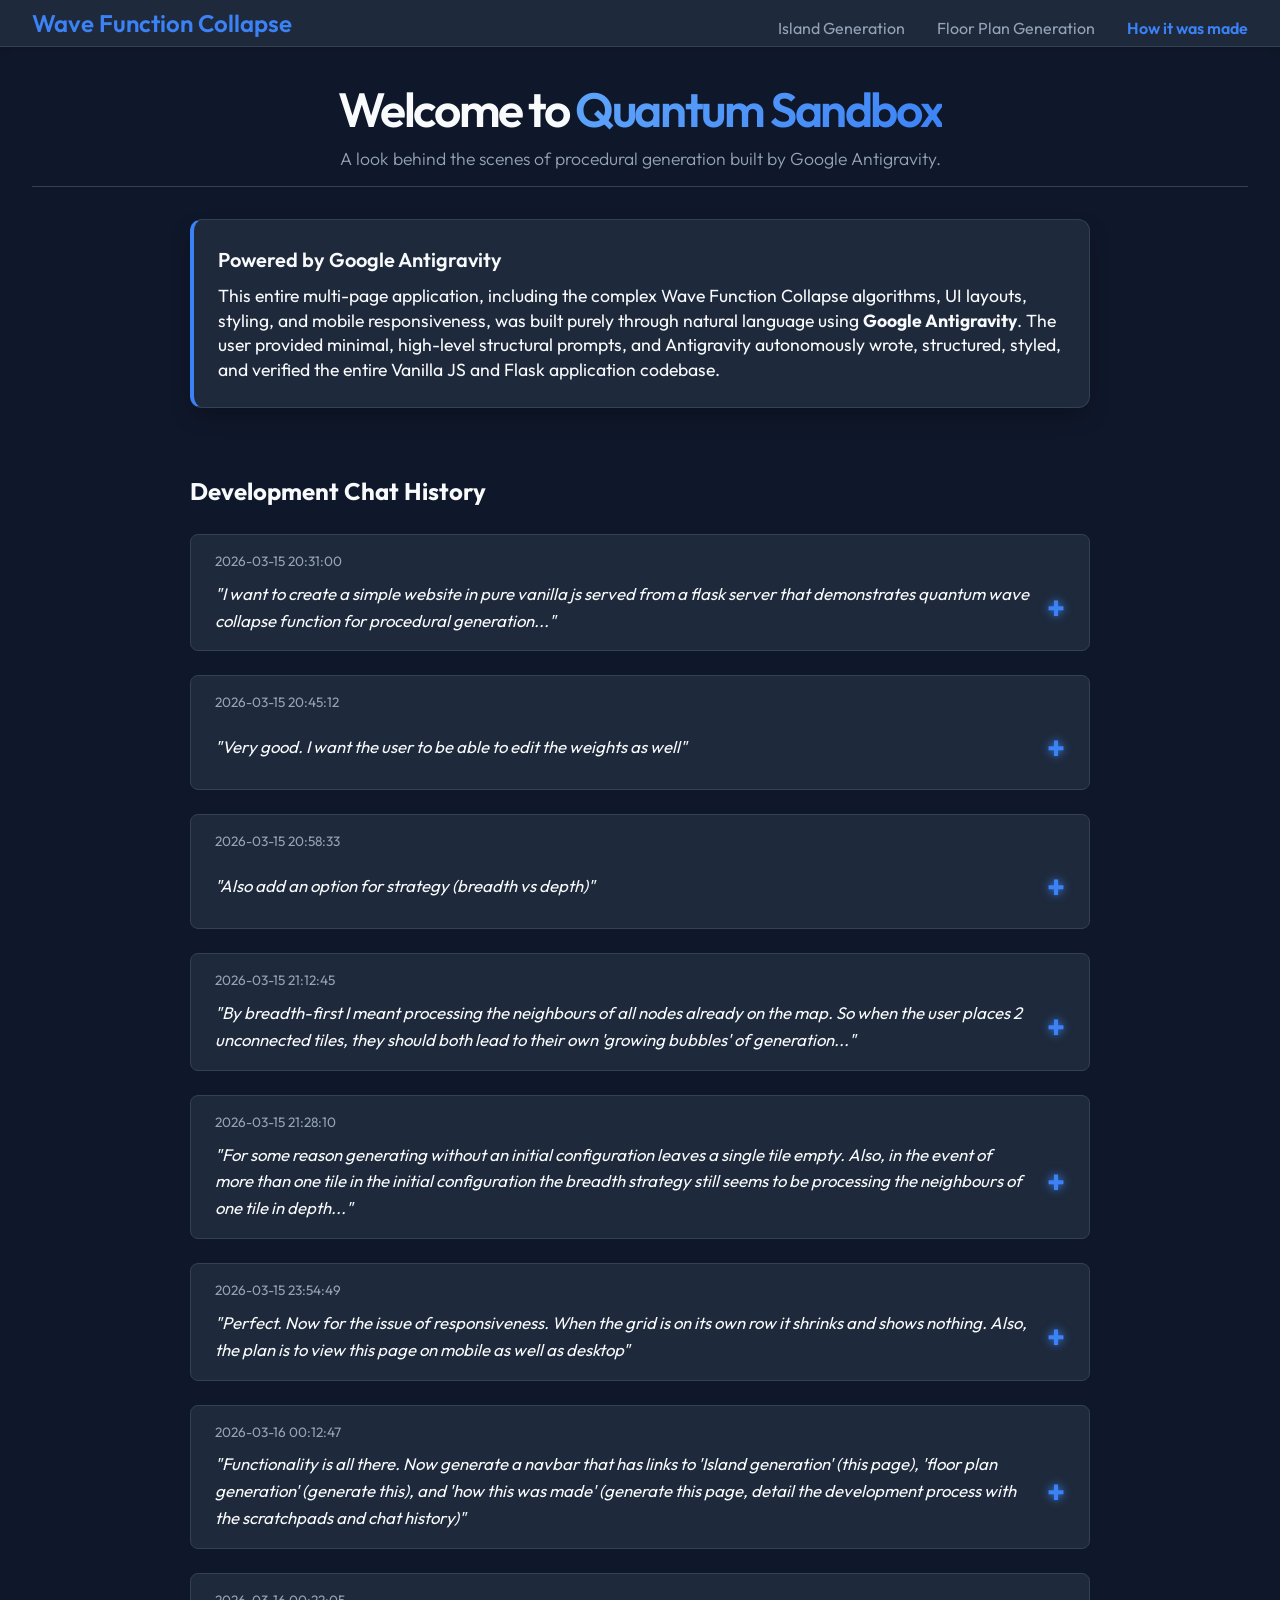
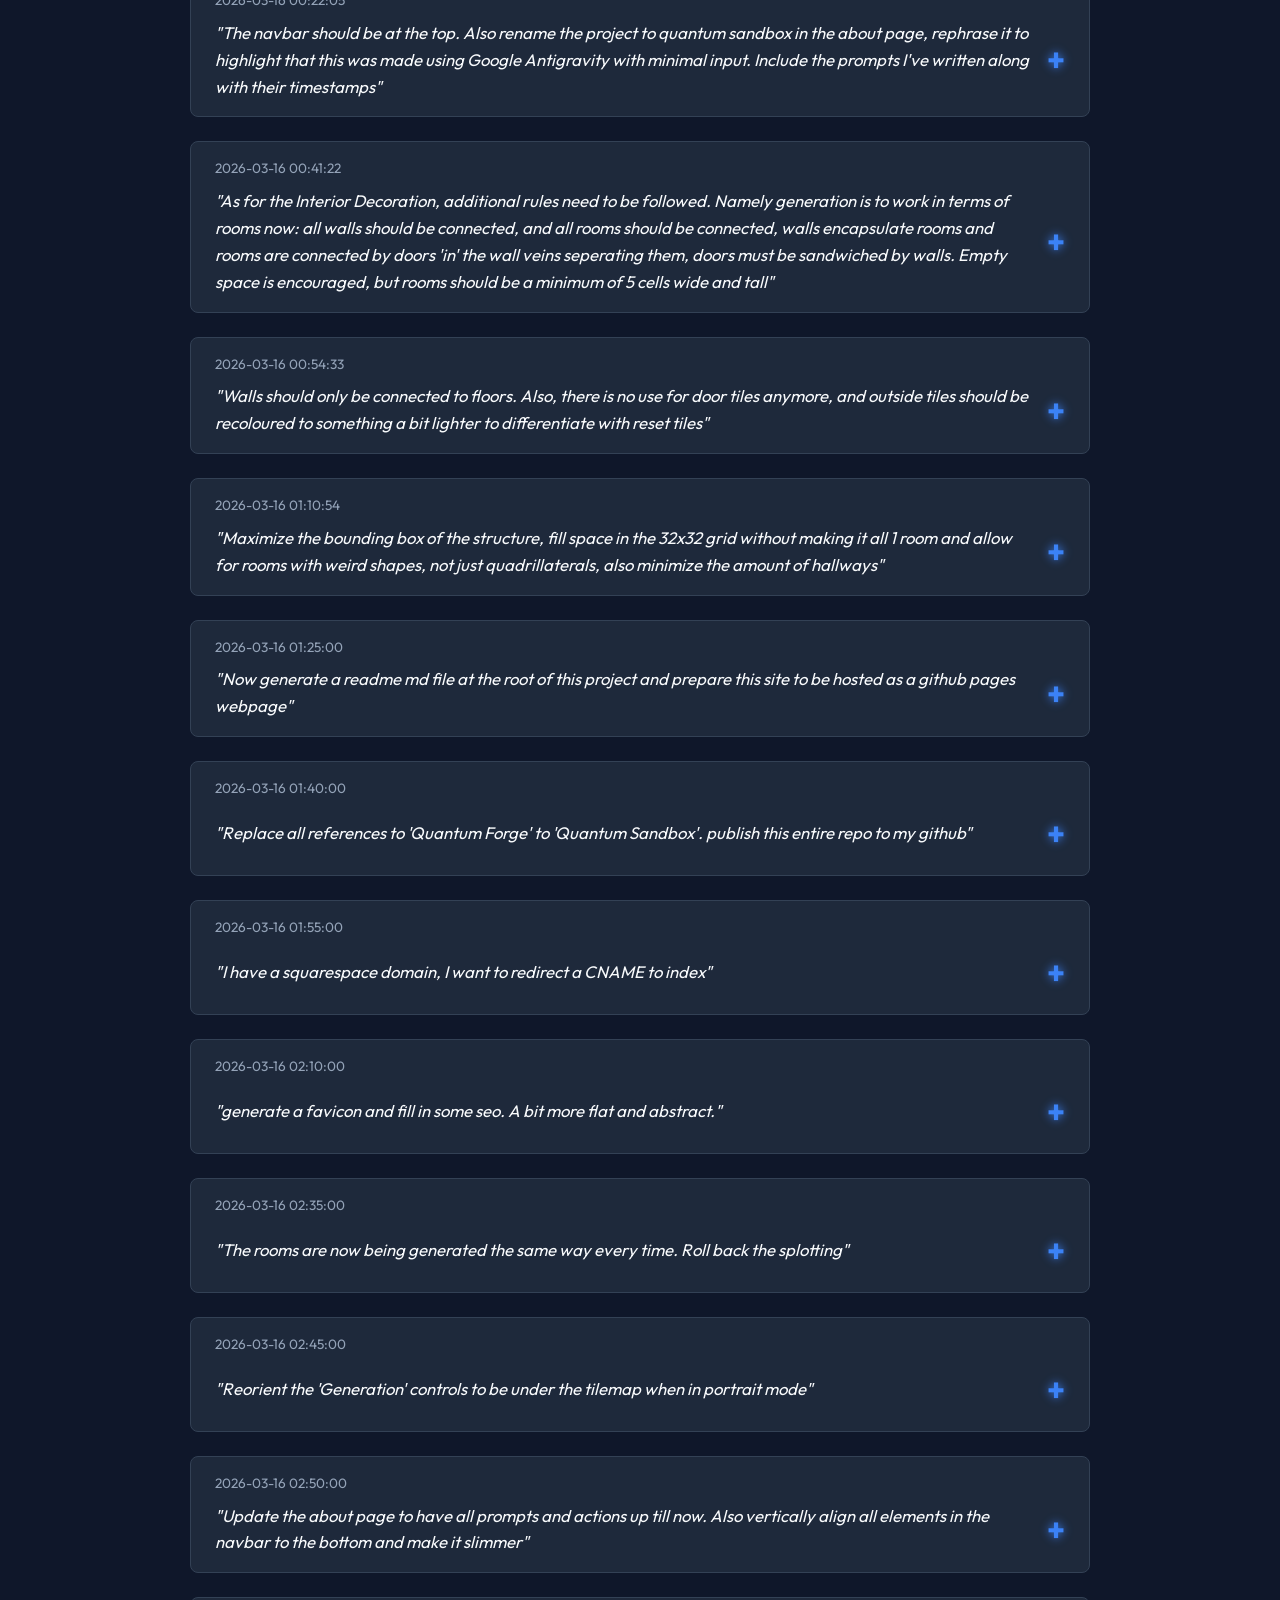
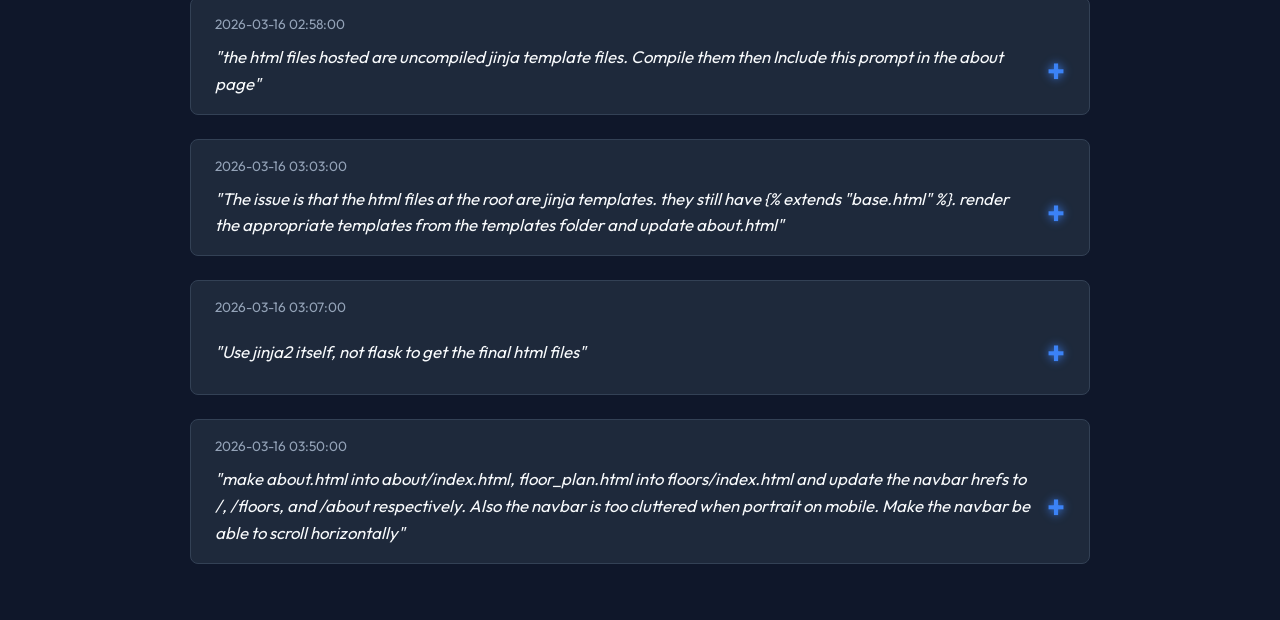
==== about/index.html @ 279962ad "Final Pretty URL Polish: Literal /floors and /about paths for clean static hosting" ====
<!DOCTYPE html>
<html lang="en">
<head>
    <meta charset="UTF-8">
    <meta name="viewport" content="width=device-width, initial-scale=1.0">
    <title>How This Was Made</title>
    <meta name="description" content="Quantum Sandbox: A procedural generation playground for islands and interior floor plans.">
    <meta name="keywords" content="Wave Function Collapse, WFC, Procedural Generation, Quantum Sandbox">
    
    <!-- Open Graph / Facebook -->
    <meta property="og:type" content="website">
    <meta property="og:url" content="https://waves.byomz.dev/">
    <meta property="og:title" content="Quantum Sandbox">
    <meta property="og:description" content="A procedural generation playground for islands and interior floor plans.">
    <meta property="og:image" content="https://waves.byomz.dev/favicon.png">

    <link rel="icon" type="image/png" href="../favicon.png">
    <link href="https://fonts.googleapis.com/css2?family=Outfit:wght@300;400;600&display=swap" rel="stylesheet">
    <link rel="stylesheet" href="../style.css">
    
    <style>
        /* Mobile Navbar Scroll Fix */
        @media (max-width: 600px) {
            .navbar {
                padding: 0.5rem 1rem !important;
            }
            .nav-links {
                overflow-x: auto;
                white-space: nowrap;
                flex-wrap: nowrap;
                gap: 1.5rem;
                padding-bottom: 5px; /* Space for scrollbar if visible */
                width: 100%;
                justify-content: flex-start;
                -webkit-overflow-scrolling: touch;
            }
            .nav-links::-webkit-scrollbar {
                display: none; /* Hide scrollbar for a cleaner feel */
            }
            .nav-brand {
                display: none; /* Hide brand on very small screens to give room to links */
            }
        }
    </style>
</head>
<body>
    <nav class="navbar">
        <div class="nav-brand">Wave Function Collapse</div>
        <ul class="nav-links">
            <li><a href="/" class="">Island Generation</a></li>
            <li><a href="/floors" class="">Floor Plan Generation</a></li>
            <li><a href="/about" class="active">How it was made</a></li>
        </ul>
    </nav>

    <div class="app-container">
        
<header>
    <h1>Welcome to <span class="highlight">Quantum Sandbox</span></h1>
    <p>A look behind the scenes of procedural generation built by Google Antigravity.</p>
</header>

<main class="main-content" style="flex-direction: column; max-width: 900px; margin: 0 auto; line-height: 1.6;">
    <div class="panel" style="width: 100%; border-left: 4px solid var(--accent); margin-bottom: 2rem;">
        <h2>Powered by Google Antigravity</h2>
        <p class="panel-desc" style="font-size: 1.1rem; margin-bottom: 0; color: var(--text-main);">
            This entire multi-page application, including the complex Wave Function Collapse algorithms, UI layouts,
            styling, and mobile responsiveness, was built purely through natural language using <strong>Google
                Antigravity</strong>. The user provided minimal, high-level structural prompts, and Antigravity
            autonomously wrote, structured, styled, and verified the entire Vanilla JS and Flask application codebase.
        </p>
    </div>

    <!-- We will use standard HTML details/summary elements styled to fit the theme -->
    <style>
        .chat-entry {
            background: var(--bg-panel);
            border-radius: 8px;
            border: 1px solid var(--border-color);
            margin-bottom: 1.5rem;
            overflow: hidden;
        }

        .chat-header {
            padding: 1rem 1.5rem;
            cursor: pointer;
            user-select: none;
            display: flex;
            flex-direction: column;
            gap: 0.5rem;
        }

        .chat-header:hover {
            background: rgba(255, 255, 255, 0.02);
        }

        .chat-time {
            font-size: 0.85rem;
            color: var(--text-muted);
        }

        .chat-prompt {
            color: var(--text-main);
            font-size: 1.05rem;
            display: flex;
            justify-content: space-between;
            align-items: center;
        }

        .chat-prompt::after {
            content: '+';
            font-size: 2rem;
            font-weight: bold;
            color: var(--accent);
            margin-left: 1rem;
            transition: transform 0.2s ease;
            text-shadow: 0 0 10px var(--accent);
        }

        details[open]>summary .chat-prompt::after {
            content: '-';
            transform: rotate(180deg);
        }

        summary {
            list-style: none;
            /* Hide default arrow */
        }

        summary::-webkit-details-marker {
            display: none;
        }

        .chat-content {
            padding: 1.5rem;
            border-top: 1px solid var(--border-color);
            background: rgba(0, 0, 0, 0.1);
        }

        .plan-title {
            color: var(--accent);
            font-size: 1.1rem;
            margin-bottom: 1rem;
            margin-top: 0;
        }

        .chat-content p,
        .chat-content ul {
            color: var(--text-muted);
            margin-bottom: 1rem;
        }

        .chat-content li {
            margin-bottom: 0.5rem;
        }

        .chat-content code {
            background: var(--bg-dark);
            padding: 0.2rem 0.4rem;
            border-radius: 4px;
            font-family: monospace;
            font-size: 0.9em;
            color: #d1d5db;
            /* Lighter text for code */
        }
    </style>

    <div style="width: 100%;">
        <h2 style="margin-bottom: 1.5rem; font-family: var(--font-heading); color: var(--text-main);">Development Chat
            History</h2>

        <details class="chat-entry">
            <summary class="chat-header">
                <div class="chat-time">2026-03-15 20:31:00</div>
                <div class="chat-prompt">
                    <i style="text-align: left; width: 100%;">"I want to create a simple website in pure vanilla js
                        served from a flask server that demonstrates quantum wave collapse function for procedural
                        generation..."</i>
                </div>
            </summary>
            <div class="chat-content">
                <h3 class="plan-title">Plan of Action</h3>
                <p><strong>Goal:</strong> Initialize a Flask application with a Vanilla JS frontend that visualizes the
                    Wave Function Collapse algorithm.</p>
                <ul>
                    <li>Set up the Flask backend environment (<code>app.py</code>).</li>
                    <li>Create the HTML/CSS foundation (<code>index.html</code>, <code>style.css</code>) with a 32x32
                        CSS grid.</li>
                    <li>Implement core WFC logic in <code>main.js</code> with 4 base tiles (Water, Sand, Grass,
                        Mountain) and specific adjacency rules.</li>
                    <li>Add interactive tools for manual tile placement and generation.</li>
                </ul>
            </div>
        </details>

        <details class="chat-entry">
            <summary class="chat-header">
                <div class="chat-time">2026-03-15 20:45:12</div>
                <div class="chat-prompt">
                    <i style="text-align: left; width: 100%;">"Very good. I want the user to be able to edit the weights
                        as well"</i>
                </div>
            </summary>
            <div class="chat-content">
                <h3 class="plan-title">Plan of Action</h3>
                <p><strong>Goal:</strong> Introduce dynamic, editable tile weights to the WFC initialization.</p>
                <ul>
                    <li>Add numeric input fields for Water, Sand, Grass, and Mountain to the UI panel.</li>
                    <li>Modify <code>main.js</code> to read these weight values prior to triggering the
                        <code>collapse()</code> logic instead of using hardcoded constants.</li>
                </ul>
            </div>
        </details>

        <details class="chat-entry">
            <summary class="chat-header">
                <div class="chat-time">2026-03-15 20:58:33</div>
                <div class="chat-prompt">
                    <i style="text-align: left; width: 100%;">"Also add an option for strategy (breadth vs depth)"</i>
                </div>
            </summary>
            <div class="chat-content">
                <h3 class="plan-title">Plan of Action</h3>
                <p><strong>Goal:</strong> Provide a dropdown to switch between BFS (Queue) and DFS (Stack) constraint
                    propagation strategies.</p>
                <ul>
                    <li>Add a <code>&lt;select&gt;</code> element to the control panel for Strategy.</li>
                    <li>Modify the <code>propagate(queue)</code> loop in JS to check the strategy dropdown and execute
                        either <code>queue.shift()</code> (BFS) or <code>queue.pop()</code> (DFS).</li>
                </ul>
            </div>
        </details>

        <details class="chat-entry">
            <summary class="chat-header">
                <div class="chat-time">2026-03-15 21:12:45</div>
                <div class="chat-prompt">
                    <i style="text-align: left; width: 100%;">"By breadth-first I meant processing the neighbours of all
                        nodes already on the map. So when the user places 2 unconnected tiles, they should both lead to
                        their own 'growing bubbles' of generation..."</i>
                </div>
            </summary>
            <div class="chat-content">
                <h3 class="plan-title">Plan of Action</h3>
                <p><strong>Goal:</strong> Radically alter the heuristic of the WFC "Next Cell to Collapse" logic to
                    enforce spatial bubbling around existing constraints.</p>
                <ul>
                    <li>Instead of scanning the entire grid for the lowest global entropy, maintain a
                        <code>frontier</code> array of neighbors touching collapsed cells.</li>
                    <li>If using BFS, exclusively select the lowest entropy cell from the <code>frontier</code> layer.
                    </li>
                    <li>If the grid is completely empty, automatically seed the very center tile <code>[16, 16]</code>
                        before starting the generation loop.</li>
                </ul>
            </div>
        </details>

        <details class="chat-entry">
            <summary class="chat-header">
                <div class="chat-time">2026-03-15 21:28:10</div>
                <div class="chat-prompt">
                    <i style="text-align: left; width: 100%;">"For some reason generating without an initial
                        configuration leaves a single tile empty. Also, in the event of more than one tile in the
                        initial configuration the breadth strategy still seems to be processing the neighbours of one
                        tile in depth..."</i>
                </div>
            </summary>
            <div class="chat-content">
                <h3 class="plan-title">Plan of Action</h3>
                <p><strong>Goal:</strong> Fix the missing central seed tile and enforce true layer-by-layer
                    Breadth-First-Search bubbling.</p>
                <ul>
                    <li>Fix initialization sequence so the auto-seeded center tile natively collapses completely and
                        triggers the propagation step.</li>
                    <li>Restructure the BFS array fallback logic. The heuristic was incorrectly favoring one cluster's
                        frontier over others. Modify the neighbor mapping to accurately gather all cells globally
                        bounding collapsed areas before min-entropy filtering.</li>
                </ul>
            </div>
        </details>

        <details class="chat-entry">
            <summary class="chat-header">
                <div class="chat-time">2026-03-15 23:54:49</div>
                <div class="chat-prompt">
                    <i style="text-align: left; width: 100%;">"Perfect. Now for the issue of responsiveness. When the
                        grid is on its own row it shrinks and shows nothing. Also, the plan is to view this page on
                        mobile as well as desktop"</i>
                </div>
            </summary>
            <div class="chat-content">
                <h3 class="plan-title">Plan of Action</h3>
                <p><strong>Goal:</strong> Refactor CSS for mobile responsiveness and grid stability.</p>
                <ul>
                    <li>Wrap the CSS Grid inside an aspect-ratio preserving container that anchors purely to width.</li>
                    <li>Implement media queries to shift the layout from row-based sidebar to a column-based layout on
                        smaller screens.</li>
                    <li>Assign minimum touch-target heights for mobile interaction.</li>
                </ul>
            </div>
        </details>

        <details class="chat-entry">
            <summary class="chat-header">
                <div class="chat-time">2026-03-16 00:12:47</div>
                <div class="chat-prompt">
                    <i style="text-align: left; width: 100%;">"Functionality is all there. Now generate a navbar that
                        has links to 'Island generation' (this page), 'floor plan generation' (generate this), and 'how
                        this was made' (generate this page, detail the development process with the scratchpads and chat
                        history)"</i>
                </div>
            </summary>
            <div class="chat-content">
                <h3 class="plan-title">Plan of Action</h3>
                <p><strong>Goal:</strong> Pivot the single-page application into a multi-page portal using Jinja2
                    inheritance.</p>
                <ul>
                    <li>Abstract <code>base.html</code> to contain the HTML <code>&lt;head&gt;</code> and a new global
                        navigation bar.</li>
                    <li>Migrate the island logic into the <code>/</code> route on <code>index.html</code>.</li>
                    <li>Create the new <code>/floor-plan</code> route containing duplicate UI structure to be wired up
                        for interior generation.</li>
                    <li>Create the <code>/about</code> route detailing the chat logs.</li>
                </ul>
            </div>
        </details>

        <details class="chat-entry">
            <summary class="chat-header">
                <div class="chat-time">2026-03-16 00:22:05</div>
                <div class="chat-prompt">
                    <i style="text-align: left; width: 100%;">"The navbar should be at the top. Also rename the project
                        to quantum sandbox in the about page, rephrase it to highlight that this was made using Google
                        Antigravity with minimal input. Include the prompts I've written along with their
                        timestamps"</i>
                </div>
            </summary>
            <div class="chat-content">
                <h3 class="plan-title">Plan of Action</h3>
                <p><strong>Goal:</strong> Add visual polish to the Navbar and update the About page story.</p>
                <ul>
                    <li>Move and pin the Global Navbar to the top of the browser viewport.</li>
                    <li>Re-brand the page title and headers to "Quantum Sandbox".</li>
                    <li>Structure the chat log timestamps and prompts correctly.</li>
                </ul>
            </div>
        </details>

        <details class="chat-entry">
            <summary class="chat-header">
                <div class="chat-time">2026-03-16 00:41:22</div>
                <div class="chat-prompt">
                    <i style="text-align: left; width: 100%;">"As for the Interior Decoration, additional rules need to
                        be followed. Namely generation is to work in terms of rooms now: all walls should be connected,
                        and all rooms should be connected, walls encapsulate rooms and rooms are connected by doors 'in'
                        the wall veins seperating them, doors must be sandwiched by walls. Empty space is encouraged,
                        but rooms should be a minimum of 5 cells wide and tall"</i>
                </div>
            </summary>
            <div class="chat-content">
                <h3 class="plan-title">Plan of Action</h3>
                <p><strong>Goal:</strong> Create a specialized Macro-WFC Hybrid engine specifically for floor plan
                    generation in <code>floor_plan.js</code>.</p>
                <ul>
                    <li>Design a pre-WFC logical "Mask" step that guarantees 5x5 connected topological rectangles.</li>
                    <li>Bind this mask to the immediate Entropy array of the grid so WFC is strictly funneled into these
                        room layouts.</li>
                    <li>Replace symmetric adjacency rules with complex explicitly Directional rules (up, down, left,
                        right) to enforce the sandwiching constraints of doors and the connective limits of walls.</li>
                </ul>
            </div>
        </details>

        <details class="chat-entry">
            <summary class="chat-header">
                <div class="chat-time">2026-03-16 00:54:33</div>
                <div class="chat-prompt">
                    <i style="text-align: left; width: 100%;">"Walls should only be connected to floors. Also, there is
                        no use for door tiles anymore, and outside tiles should be recoloured to something a bit lighter
                        to differentiate with reset tiles"</i>
                </div>
            </summary>
            <div class="chat-content">
                <h3 class="plan-title">Plan of Action</h3>
                <p><strong>Goal:</strong> Visually and logically simplify the overly complex Floor Plan generation.</p>
                <ul>
                    <li>Completely rip out the <code>Door</code> tiles from the HTML Palette, CSS, and internal JS
                        adjacency engines.</li>
                    <li>Fall back onto symmetrical WFC resolution rules from the Directional rules.</li>
                    <li>Update CSS variable <code>--terrain-empty</code> from the black background void color to
                        <code>#1e293b</code> to provide visual contrast.</li>
                    <li>Implement rigorous distance checking around the Blueprint Macro Mask: forcefully assign
                        <code>Empty</code> to any tile that does not directly border a generated room. This physically
                        limits WFC walls causing them to perfectly wrap around the interior rooms and preventing
                        floating space-walls.</li>
                </ul>
            </div>
        </details>

        <details class="chat-entry">
            <summary class="chat-header">
                <div class="chat-time">2026-03-16 01:10:54</div>
                <div class="chat-prompt">
                    <i style="text-align: left; width: 100%;">"Maximize the bounding box of the structure, fill space in
                        the 32x32 grid without making it all 1 room and allow for rooms with weird shapes, not just
                        quadrillaterals, also minimize the amount of hallways"</i>
                </div>
            </summary>
            <div class="chat-content">
                <h3 class="plan-title">Plan of Action</h3>
                <p><strong>Goal:</strong> Rewrite the Floor Plan logic mask generation to create organic, grid-filling
                    blob structures tied by Minimum Spanning Trees.</p>
                <ul>
                    <li>Generate anchor focal points spanning the corners and center of the 32x32 dimensional
                        boundaries.</li>
                    <li>Swap geometric rectangle blueprints for overlapping radial circular algorithms to create organic
                        'blob lobes'.</li>
                    <li>Connect the disjointed room blobs via calculation of a Minimum Spanning Tree (MST).</li>
                    <li>Iterate thick, ~2-cell wide mathematical paths along the edges of the MST to act as bridges
                        instead of tiny hallways.</li>
                </ul>
            </div>
        </details>

        <details class="chat-entry">
            <summary class="chat-header">
                <div class="chat-time">2026-03-16 01:25:00</div>
                <div class="chat-prompt">
                    <i style="text-align: left; width: 100%;">"Now generate a readme md file at the root of this project and prepare this site to be hosted as a github pages webpage"</i>
                </div>
            </summary>
            <div class="chat-content">
                <h3 class="plan-title">Plan of Action</h3>
                <p><strong>Goal:</strong> Convert the project into a static site for GitHub Pages hosting.</p>
                <ul>
                    <li>Generate a comprehensive <code>README.md</code> at the root.</li>
                    <li>Flatten the directory structure by moving templates to the root as <code>.html</code> files.</li>
                    <li>Update internal references from Flask <code>url_for</code> to relative static paths.</li>
                </ul>
            </div>
        </details>

        <details class="chat-entry">
            <summary class="chat-header">
                <div class="chat-time">2026-03-16 01:40:00</div>
                <div class="chat-prompt">
                    <i style="text-align: left; width: 100%;">"Replace all references to 'Quantum Forge' to 'Quantum
                        Sandbox'. publish this entire repo to my github"</i>
                </div>
            </summary>
            <div class="chat-content">
                <h3 class="plan-title">Plan of Action</h3>
                <p><strong>Goal:</strong> Execute a full rebrand and initialize version control for publishing.</p>
                <ul>
                    <li>Global search and replace "Quantum Forge" &rarr; "Quantum Sandbox".</li>
                    <li>Initialize local Git repository, commit all files, and link to the remote GitHub origin.</li>
                </ul>
            </div>
        </details>

        <details class="chat-entry">
            <summary class="chat-header">
                <div class="chat-time">2026-03-16 01:55:00</div>
                <div class="chat-prompt">
                    <i style="text-align: left; width: 100%;">"I have a squarespace domain, I want to redirect a CNAME
                        to index"</i>
                </div>
            </summary>
            <div class="chat-content">
                <h3 class="plan-title">Plan of Action</h3>
                <p><strong>Goal:</strong> Configure the custom domain <code>waves.byomz.dev</code>.</p>
                <ul>
                    <li>Create the <code>CNAME</code> file required by GitHub Pages for custom domain resolution.</li>
                    <li>Provide specific DNS configuration instructions for Squarespace.</li>
                </ul>
            </div>
        </details>

        <details class="chat-entry">
            <summary class="chat-header">
                <div class="chat-time">2026-03-16 02:10:00</div>
                <div class="chat-prompt">
                    <i style="text-align: left; width: 100%;">"generate a favicon and fill in some seo. A bit more flat
                        and abstract."</i>
                </div>
            </summary>
            <div class="chat-content">
                <h3 class="plan-title">Plan of Action</h3>
                <p><strong>Goal:</strong> Implement professional branding and SEO meta-data.</p>
                <ul>
                    <li>Generate a modern, flat, abstract <code>favicon.png</code>.</li>
                    <li>Inject OpenGraph, Twitter Card, and Meta description tags into all page headers for viral
                        sharing and search indexing.</li>
                </ul>
            </div>
        </details>

        <details class="chat-entry">
            <summary class="chat-header">
                <div class="chat-time">2026-03-16 02:35:00</div>
                <div class="chat-prompt">
                    <i style="text-align: left; width: 100%;">"The rooms are now being generated the same way every
                        time. Roll back the splotting"</i>
                </div>
            </summary>
            <div class="chat-content">
                <h3 class="plan-title">Plan of Action</h3>
                <p><strong>Goal:</strong> Restore architectural variety by reverting to rectangular room logic.</p>
                <ul>
                    <li>Replace the deterministic organic splatting with a random rectangular generation algorithm.</li>
                    <li>Ensure varied room counts, dimensions, and positions while maintaining connectivity.</li>
                </ul>
            </div>
        </details>

        <details class="chat-entry">
            <summary class="chat-header">
                <div class="chat-time">2026-03-16 02:45:00</div>
                <div class="chat-prompt">
                    <i style="text-align: left; width: 100%;">"Reorient the 'Generation' controls to be under the
                        tilemap when in portrait mode"</i>
                </div>
            </summary>
            <div class="chat-content">
                <h3 class="plan-title">Plan of Action</h3>
                <p><strong>Goal:</strong> Optimize the mobile user experience for vertical viewports.</p>
                <ul>
                    <li>Implement CSS <code>order</code> flex properties within media queries to move the sidebar
                        controls below the interactive grid on narrow screens.</li>
                </ul>
            </div>
        </details>

        <details class="chat-entry">
            <summary class="chat-header">
                <div class="chat-time">2026-03-16 02:50:00</div>
                <div class="chat-prompt">
                    <i style="text-align: left; width: 100%;">"Update the about page to have all prompts and actions up
                        till now. Also vertically align all elements in the navbar to the bottom and make it
                        slimmer"</i>
                </div>
            </summary>
            <div class="chat-content">
                <h3 class="plan-title">Plan of Action</h3>
                <p><strong>Goal:</strong> Final documentation sync and UI aesthetic refinement.</p>
                <ul>
                    <li>Synchronize all development chat logs into the persistent About page history.</li>
                    <li>Refine Navbar CSS for a slimmer profile and bottom-aligned navigation elements.</li>
                </ul>
            </div>
        </details>

        <details class="chat-entry">
            <summary class="chat-header">
                <div class="chat-time">2026-03-16 02:58:00</div>
                <div class="chat-prompt">
                    <i style="text-align: left; width: 100%;">"the html files hosted are uncompiled jinja template files. Compile them then Include this prompt in the about page"</i>
                </div>
            </summary>
            <div class="chat-content">
                <h3 class="plan-title">Plan of Action</h3>
                <p><strong>Goal:</strong> Transition from manual template shadowing to a proper static site generation pipeline.</p>
                <ul>
                    <li>Develop a Python compilation utility (<code>compile_static.py</code>) using the Flask application context to render every Jinja2 template into its final HTML form.</li>
                    <li>Post-process the rendered HTML to normalize asset paths for GitHub Pages sub-directory compatibility.</li>
                    <li>Synchronize the latest "Meta-Prompt" into the persistent development history.</li>
                </ul>
            </div>
        </details>

        <details class="chat-entry">
            <summary class="chat-header">
                <div class="chat-time">2026-03-16 03:03:00</div>
                <div class="chat-prompt">
                    <i style="text-align: left; width: 100%;">"The issue is that the html files at the root are jinja templates. they still have {% extends "base.html" %}. render the appropriate templates from the templates folder and update about.html"</i>
                </div>
            </summary>
            <div class="chat-content">
                <h3 class="plan-title">Plan of Action</h3>
                <p><strong>Goal:</strong> Finalize the static site generation by rendering all templates into pure HTML.</p>
                <ul>
                    <li>Execute the <code>compile_static.py</code> rendering engine to convert <code>templates/*.html</code> into finished root-level <code>.html</code> files.</li>
                    <li>Ensure all Jinja2 syntax (inheritance, blocks, <code>url_for</code>) is fully resolved into static strings.</li>
                    <li>Update the development history once more to reflect this final step in the deployment pipeline.</li>
                </ul>
            </div>
        </details>

        <details class="chat-entry">
            <summary class="chat-header">
                <div class="chat-time">2026-03-16 03:07:00</div>
                <div class="chat-prompt">
                    <i style="text-align: left; width: 100%;">"Use jinja2 itself, not flask to get the final html files"</i>
                </div>
            </summary>
            <div class="chat-content">
                <h3 class="plan-title">Plan of Action</h3>
                <p><strong>Goal:</strong> Decouple the static site generation from the Flask framework for a truly independent build process.</p>
                <ul>
                    <li>Refactor the compilation script to use the core <code>jinja2</code> Environment and FileSystemLoader.</li>
                    <li>Implement a custom <code>url_for</code> mock within the Jinja environment to handle asset mapping and cross-page linking without requiring a server context.</li>
                    <li>Finalize the 32x32 grid generation tools as a fully portable, static web experience.</li>
                </ul>
            </div>
        </details>
        <details class="chat-entry">
            <summary class="chat-header">
                <div class="chat-time">2026-03-16 03:50:00</div>
                <div class="chat-prompt">
                    <i style="text-align: left; width: 100%;">"make about.html into about/index.html, floor_plan.html into floors/index.html and update the navbar hrefs to /, /floors, and /about respectively. Also the navbar is too cluttered when portrait on mobile. Make the navbar be able to scroll horizontally"</i>
                </div>
            </summary>
            <div class="chat-content">
                <h3 class="plan-title">Plan of Action</h3>
                <p><strong>Goal:</strong> Implement professional directory routing and improve mobile navigation ergonomics.</p>
                <ul>
                    <li>Restructure the static file architecture to supporting 'pretty' URLs by nesting index files within <code>/about/</code> and <code>/floors/</code> directories.</li>
                    <li>Rewrite the Navbar CSS to enable smooth horizontal touch-scrolling for better usability on narrow portrait viewports.</li>
                    <li>Synchronize all internal linking to use the new directory-based routing system.</li>
                </ul>
            </div>
        </details>
    </div>
</main>

    </div>

    
</body>
</html>
---- style.css ----
:root {
    /* Color Palette */
    --bg-dark: #0f172a;
    --bg-panel: #1e293b;
    --text-main: #f8fafc;
    --text-muted: #94a3b8;
    --accent: #3b82f6;
    --accent-hover: #60a5fa;
    --border-color: #334155;
    
    /* Terrain Colors (Islands) */
    --terrain-water: #0ea5e9;
    --terrain-water-hover: #38bdf8;
    --terrain-sand: #fcd34d;
    --terrain-sand-hover: #fbbf24;
    --terrain-grass: #22c55e;
    --terrain-grass-hover: #4ade80;
    --terrain-mountain: #64748b;
    --terrain-mountain-hover: #94a3b8;

    /* Terrain Colors (Floor Plan) */
    --terrain-floor: #d1d5db;
    --terrain-floor-hover: #e5e7eb;
    --terrain-wall: #475569;
    --terrain-wall-hover: #64748b;
    --terrain-empty: #1e293b;
    --terrain-empty-hover: #334155;

    /* Uncollapsed background */
    --terrain-uncollapsed: #0f172a;
    --terrain-uncollapsed-hover: #1e293b;

    --font-heading: 'Outfit', sans-serif;
    --font-body: 'Outfit', sans-serif;
}

* {
    box-sizing: border-box;
    margin: 0;
    padding: 0;
}

body {
    background-color: var(--bg-dark);
    color: var(--text-main);
    font-family: var(--font-body);
    min-height: 100vh;
    display: flex;
    flex-direction: column;
    align-items: center;
    justify-content: flex-start;
    overflow-x: hidden;
}

.app-container {
    max-width: 1400px;
    width: 100%;
    padding: 2rem;
    display: flex;
    flex-direction: column;
    gap: 2rem;
}

/* Navbar */
.navbar {
    width: 100%;
    background-color: var(--bg-panel);
    border-bottom: 1px solid var(--border-color);
    display: flex;
    justify-content: space-between;
    align-items: flex-end; /* Align elements to the bottom */
    padding: 0.5rem 2rem; /* Slimmer padding */
    box-shadow: 0 4px 6px -1px rgba(0, 0, 0, 0.1);
}

.nav-brand {
    font-size: 1.5rem;
    font-weight: 600;
    color: var(--accent);
}

.nav-links {
    list-style: none;
    display: flex;
    gap: 2rem;
}

.nav-links a {
    color: var(--text-muted);
    text-decoration: none;
    font-weight: 400;
    transition: color 0.2s;
}

.nav-links a:hover {
    color: var(--text-main);
}

.nav-links a.active {
    color: var(--accent);
    font-weight: 600;
}

header {
    text-align: center;
    padding-bottom: 1rem;
    border-bottom: 1px solid var(--border-color);
}

h1 {
    font-size: 3rem;
    font-weight: 600;
    letter-spacing: -0.05em;
    margin-bottom: 0.5rem;
}

.highlight {
    color: var(--accent);
    background: linear-gradient(135deg, #60a5fa, #3b82f6);
    -webkit-background-clip: text;
    background-clip: text;
    -webkit-text-fill-color: transparent;
}

header p {
    color: var(--text-muted);
    font-size: 1.1rem;
    font-weight: 300;
}

.main-content {
    display: flex;
    gap: 2rem;
    align-items: flex-start;
}

/* Sidebar Styling */
.sidebar {
    flex: 0 0 320px;
    display: flex;
    flex-direction: column;
    gap: 1.5rem;
}

.panel {
    background-color: var(--bg-panel);
    border-radius: 12px;
    padding: 1.5rem;
    border: 1px solid var(--border-color);
    box-shadow: 0 10px 25px -5px rgba(0, 0, 0, 0.3);
}

.panel h2 {
    font-size: 1.25rem;
    margin-bottom: 0.5rem;
    font-weight: 600;
}

.panel-desc {
    color: var(--text-muted);
    font-size: 0.9rem;
    margin-bottom: 1.5rem;
    line-height: 1.4;
}

/* Buttons */
.btn {
    width: 100%;
    padding: 0.8rem 1rem;
    border-radius: 8px;
    border: none;
    font-family: inherit;
    font-size: 1rem;
    font-weight: 600;
    cursor: pointer;
    transition: all 0.2s ease;
    margin-bottom: 1rem;
    position: relative;
    overflow: hidden;
}

.primary-btn {
    background-color: var(--accent);
    color: white;
    box-shadow: 0 4px 14px 0 rgba(59, 130, 246, 0.39);
}

.primary-btn:hover {
    background-color: var(--accent-hover);
    transform: translateY(-1px);
}

.primary-btn:active {
    transform: translateY(1px);
}

.secondary-btn {
    background-color: transparent;
    color: var(--text-main);
    border: 1px solid var(--border-color);
}

.secondary-btn:hover {
    background-color: rgba(255, 255, 255, 0.05);
}

.status-indicator {
    display: flex;
    align-items: center;
    gap: 0.5rem;
    padding-top: 1rem;
    border-top: 1px solid var(--border-color);
    font-size: 0.9rem;
    color: var(--text-muted);
}

.status-dot {
    width: 10px;
    height: 10px;
    border-radius: 50%;
    background-color: var(--terrain-grass);
    box-shadow: 0 0 8px var(--terrain-grass);
    transition: background-color 0.3s ease;
}

.status-dot.processing {
    background-color: var(--terrain-sand);
    box-shadow: 0 0 8px var(--terrain-sand);
}

/* Terrain Options */
.terrain-options {
    display: flex;
    flex-direction: column;
    gap: 0.5rem;
}

.terrain-btn {
    display: flex;
    align-items: center;
    gap: 1rem;
    background: transparent;
    border: 1px solid transparent;
    padding: 0.75rem 1rem;
    border-radius: 8px;
    cursor: pointer;
    color: var(--text-main);
    font-family: inherit;
    font-size: 0.95rem;
    transition: all 0.2s;
}

.terrain-btn:hover {
    background-color: rgba(255, 255, 255, 0.03);
}

.terrain-btn.selected {
    background-color: rgba(255, 255, 255, 0.05);
    border-color: var(--border-color);
    box-shadow: inset 0 0 0 1px rgba(255, 255, 255, 0.1);
}

.color-swatch {
    width: 20px;
    height: 20px;
    border-radius: 4px;
}

.color-swatch.water { background-color: var(--terrain-water); }
.color-swatch.sand { background-color: var(--terrain-sand); }
.color-swatch.grass { background-color: var(--terrain-grass); }
.color-swatch.mountain { background-color: var(--terrain-mountain); }

.color-swatch.floor { background-color: var(--terrain-floor); }
.color-swatch.wall { background-color: var(--terrain-wall); }
.color-swatch.empty { background-color: var(--terrain-empty); border: 1px solid var(--border-color); }

.color-swatch.erase { 
    background-color: transparent;
    border: 2px dashed var(--text-muted);
}

/* Weight Controls */
.weight-controls {
    display: flex;
    flex-direction: column;
    gap: 0.8rem;
}

.weight-label {
    display: flex;
    justify-content: space-between;
    align-items: center;
    font-size: 0.95rem;
    color: var(--text-main);
}

.weight-name {
    display: flex;
    align-items: center;
    gap: 0.5rem;
}

.weight-input {
    width: 70px;
    background-color: rgba(255, 255, 255, 0.05);
    border: 1px solid var(--border-color);
    color: var(--text-main);
    padding: 0.4rem 0.5rem;
    border-radius: 6px;
    font-family: inherit;
    font-size: 0.9rem;
    text-align: right;
    transition: border-color 0.2s;
}

.weight-input:focus {
    outline: none;
    border-color: var(--accent);
}

/* Strategy Controls */
.strategy-controls {
    display: flex;
    flex-direction: column;
}

.strategy-select {
    width: 100%;
    background-color: rgba(255, 255, 255, 0.05);
    border: 1px solid var(--border-color);
    color: var(--text-main);
    padding: 0.6rem;
    border-radius: 6px;
    font-family: inherit;
    font-size: 0.95rem;
    cursor: pointer;
    transition: border-color 0.2s;
    appearance: none;
    background-image: url("data:image/svg+xml;charset=UTF-8,%3csvg xmlns='http://www.w3.org/2000/svg' viewBox='0 0 24 24' fill='none' stroke='%2394a3b8' stroke-width='2' stroke-linecap='round' stroke-linejoin='round'%3e%3cpolyline points='6 9 12 15 18 9'%3e%3c/polyline%3e%3c/svg%3e");
    background-repeat: no-repeat;
    background-position: right 0.5rem center;
    background-size: 1em;
}

.strategy-select:focus {
    outline: none;
    border-color: var(--accent);
}

.strategy-select option {
    background-color: var(--bg-panel);
    color: var(--text-main);
}

/* Grid Section */
.grid-section {
    flex: 1;
    display: flex;
    justify-content: center;
    align-items: center;
    background-color: var(--bg-panel);
    border-radius: 12px;
    padding: 2rem;
    border: 1px solid var(--border-color);
    box-shadow: 0 10px 25px -5px rgba(0, 0, 0, 0.3);
}

.grid-wrapper {
    width: 100%;
    aspect-ratio: 1/1;
    max-width: 800px;
    display: flex;
    justify-content: center;
    align-items: center;
}

.grid-container {
    display: grid;
    /* We will use JS to define columns/rows based on sizing, but default 32x32 */
    grid-template-columns: repeat(32, 1fr);
    grid-template-rows: repeat(32, 1fr);
    width: 100%;
    height: 100%;
    background-color: var(--border-color);
    gap: 1px;
    border: 1px solid var(--border-color);
    border-radius: 4px;
    overflow: hidden;
}

.tile {
    width: 100%;
    height: 100%;
    background-color: var(--terrain-uncollapsed);
    cursor: pointer;
    transition: background-color 0.15s ease, transform 0.1s ease;
}

.tile:hover {
    background-color: var(--terrain-uncollapsed-hover);
}

/* Rendered Tile States (Islands) */
.tile.water {
    background-color: var(--terrain-water);
}
.tile.water:hover {
    background-color: var(--terrain-water-hover);
}

.tile.sand {
    background-color: var(--terrain-sand);
}
.tile.sand:hover {
    background-color: var(--terrain-sand-hover);
}

.tile.grass {
    background-color: var(--terrain-grass);
}
.tile.grass:hover {
    background-color: var(--terrain-grass-hover);
}

.tile.mountain {
    background-color: var(--terrain-mountain);
}
.tile.mountain:hover {
    background-color: var(--terrain-mountain-hover);
}

/* Rendered Tile States (Floor Plan) */
.tile.floor {
    background-color: var(--terrain-floor);
}
.tile.floor:hover {
    background-color: var(--terrain-floor-hover);
}

.tile.wall {
    background-color: var(--terrain-wall);
}
.tile.wall:hover {
    background-color: var(--terrain-wall-hover);
}

.tile.empty {
    background-color: var(--terrain-empty);
}
.tile.empty:hover {
    background-color: var(--terrain-empty-hover);
}

/* Responsive */
@media (max-width: 1024px) {
    .main-content {
        flex-direction: column;
    }

    .grid-section {
        order: 1;
        width: 100%;
        padding: 1.5rem;
    }
    
    .sidebar {
        order: 2;
        flex: none;
        width: 100%;
        flex-direction: row;
        flex-wrap: wrap;
    }
    
    .panel {
        flex: 1 1 250px;
    }
}

@media (max-width: 768px) {
    .app-container {
        padding: 1rem;
        gap: 1rem;
    }
    
    header h1 {
        font-size: 2.2rem;
    }

    .sidebar {
        flex-direction: column;
        gap: 1rem;
    }

    .terrain-options {
        flex-direction: row;
        flex-wrap: wrap;
    }

    .terrain-btn {
        flex: 1 1 calc(50% - 0.5rem);
        justify-content: center;
    }

    .grid-section {
        padding: 0.5rem;
    }
}
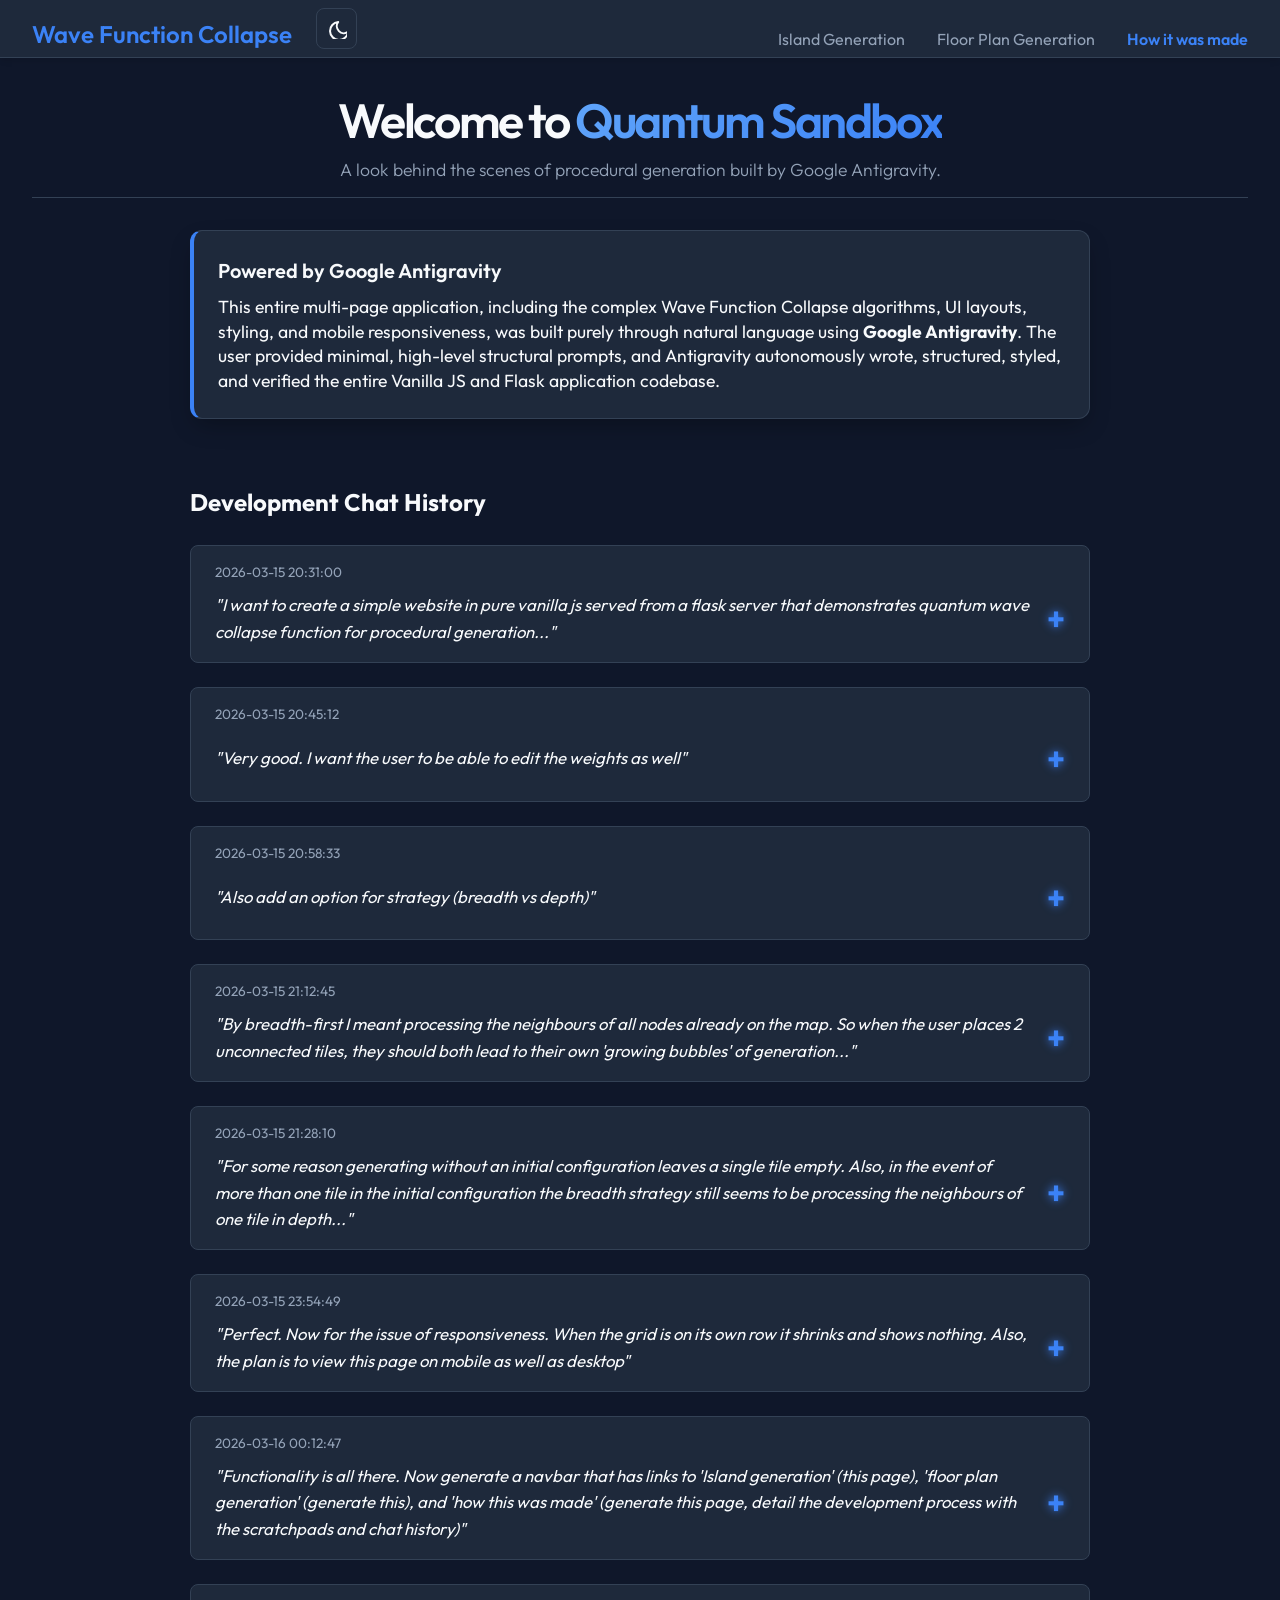
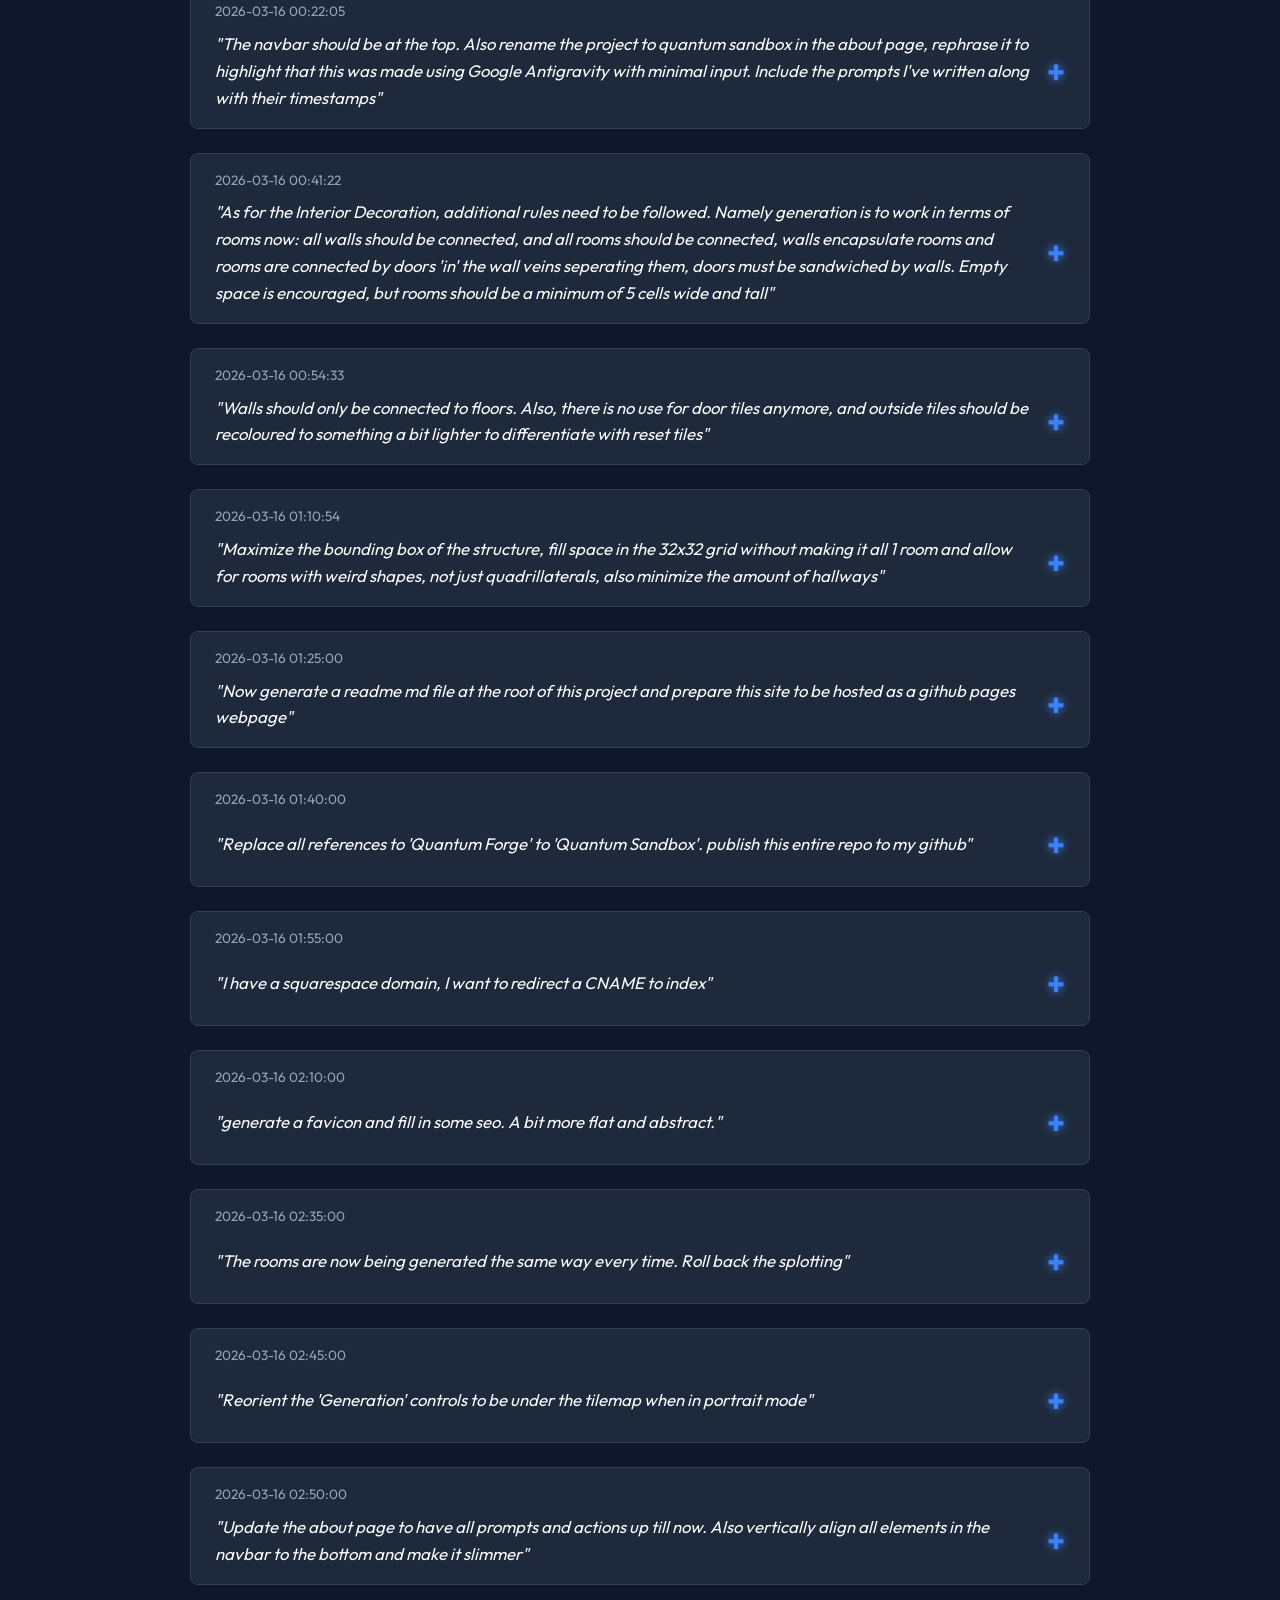
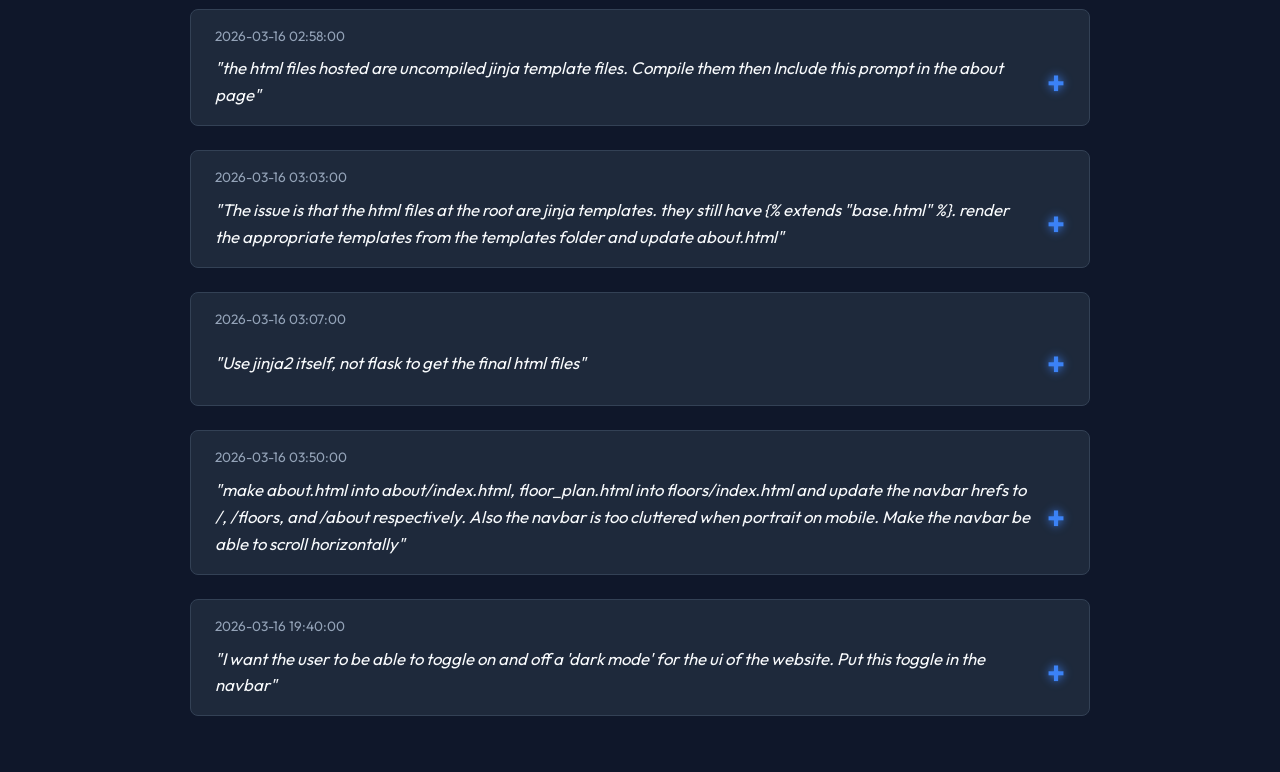
==== commit c95a4f9a: "V15: Persistent Dark/Light mode theme system" ====
--- a/about/index.html
+++ b/about/index.html
@@ -41,11 +41,55 @@
                 display: none; /* Hide brand on very small screens to give room to links */
             }
         }
+
+        /* Theme Toggle Styling */
+        .theme-toggle {
+            background: none;
+            border: 1px solid var(--border-color);
+            border-radius: 8px;
+            color: var(--text-main);
+            cursor: pointer;
+            display: flex;
+            align-items: center;
+            justify-content: center;
+            padding: 0.6rem;
+            transition: all 0.2s;
+            margin-right: 1rem;
+        }
+
+        .theme-toggle:hover {
+            background-color: rgba(255, 255, 255, 0.05);
+            border-color: var(--accent);
+        }
+
+        body.light-mode .theme-toggle:hover {
+            background-color: rgba(0, 0, 0, 0.03);
+        }
+
+        .theme-toggle .icon-sun { display: none; }
+        .theme-toggle .icon-moon { display: block; }
+        body.light-mode .theme-toggle .icon-sun { display: block; }
+        body.light-mode .theme-toggle .icon-moon { display: none; }
     </style>
+    <!-- Anti-FOUC Script -->
+    <script>
+        (function() {
+            const savedTheme = localStorage.getItem('theme');
+            if (savedTheme === 'light') {
+                document.body.classList.add('light-mode');
+            }
+        })();
+    </script>
 </head>
 <body>
     <nav class="navbar">
-        <div class="nav-brand">Wave Function Collapse</div>
+        <div style="display: flex; align-items: flex-end;">
+            <div class="nav-brand" style="margin-right: 1.5rem;">Wave Function Collapse</div>
+            <button id="themeToggle" class="theme-toggle" aria-label="Toggle dark mode">
+                <svg class="icon-moon" width="20" height="20" fill="none" stroke="currentColor" stroke-width="2" stroke-linecap="round" stroke-linejoin="round"><path d="M21 12.79A9 9 0 1 1 11.21 3 7 7 0 0 0 21 12.79z"></path></svg>
+                <svg class="icon-sun" width="20" height="20" fill="none" stroke="currentColor" stroke-width="2" stroke-linecap="round" stroke-linejoin="round"><circle cx="12" cy="12" r="5"></circle><line x1="12" y1="1" x2="12" y2="3"></line><line x1="12" y1="21" x2="12" y2="23"></line><line x1="4.22" y1="4.22" x2="5.64" y2="5.64"></line><line x1="18.36" y1="18.36" x2="19.78" y2="19.78"></line><line x1="1" y1="12" x2="3" y2="12"></line><line x1="21" y1="12" x2="23" y2="12"></line><line x1="4.22" y1="19.78" x2="5.64" y2="18.36"></line><line x1="18.36" y1="5.64" x2="19.78" y2="4.22"></line></svg>
+            </button>
+        </div>
         <ul class="nav-links">
             <li><a href="/" class="">Island Generation</a></li>
             <li><a href="/floors" class="">Floor Plan Generation</a></li>
@@ -620,11 +664,37 @@
                 </ul>
             </div>
         </details>
+        <details class="chat-entry">
+            <summary class="chat-header">
+                <div class="chat-time">2026-03-16 19:40:00</div>
+                <div class="chat-prompt">
+                    <i style="text-align: left; width: 100%;">"I want the user to be able to toggle on and off a 'dark mode' for the ui of the website. Put this toggle in the navbar"</i>
+                </div>
+            </summary>
+            <div class="chat-content">
+                <h3 class="plan-title">Plan of Action</h3>
+                <p><strong>Goal:</strong> Enhance UI versatility by implementing a globally persistent Dark/Light theme system.</p>
+                <ul>
+                    <li>Refactor <code>style.css</code> variables into a dual-theme system, defining a premium high-contrast light mode palette.</li>
+                    <li>Integrate a sophisticated Theme Toggle component into the global <code>base.html</code> navigation bar using inline optimized SVGs.</li>
+                    <li>Ensure zero-latency state persistence via <code>localStorage</code> with an inline anti-FOUC script to prevent unstyled flashes on page load.</li>
+                </ul>
+            </div>
+        </details>
     </div>
 </main>
 
     </div>
 
+    <script>
+        const themeToggle = document.getElementById('themeToggle');
+        if (themeToggle) {
+            themeToggle.addEventListener('click', () => {
+                const isLight = document.body.classList.toggle('light-mode');
+                localStorage.setItem('theme', isLight ? 'light' : 'dark');
+            });
+        }
+    </script>
     
 </body>
 </html>
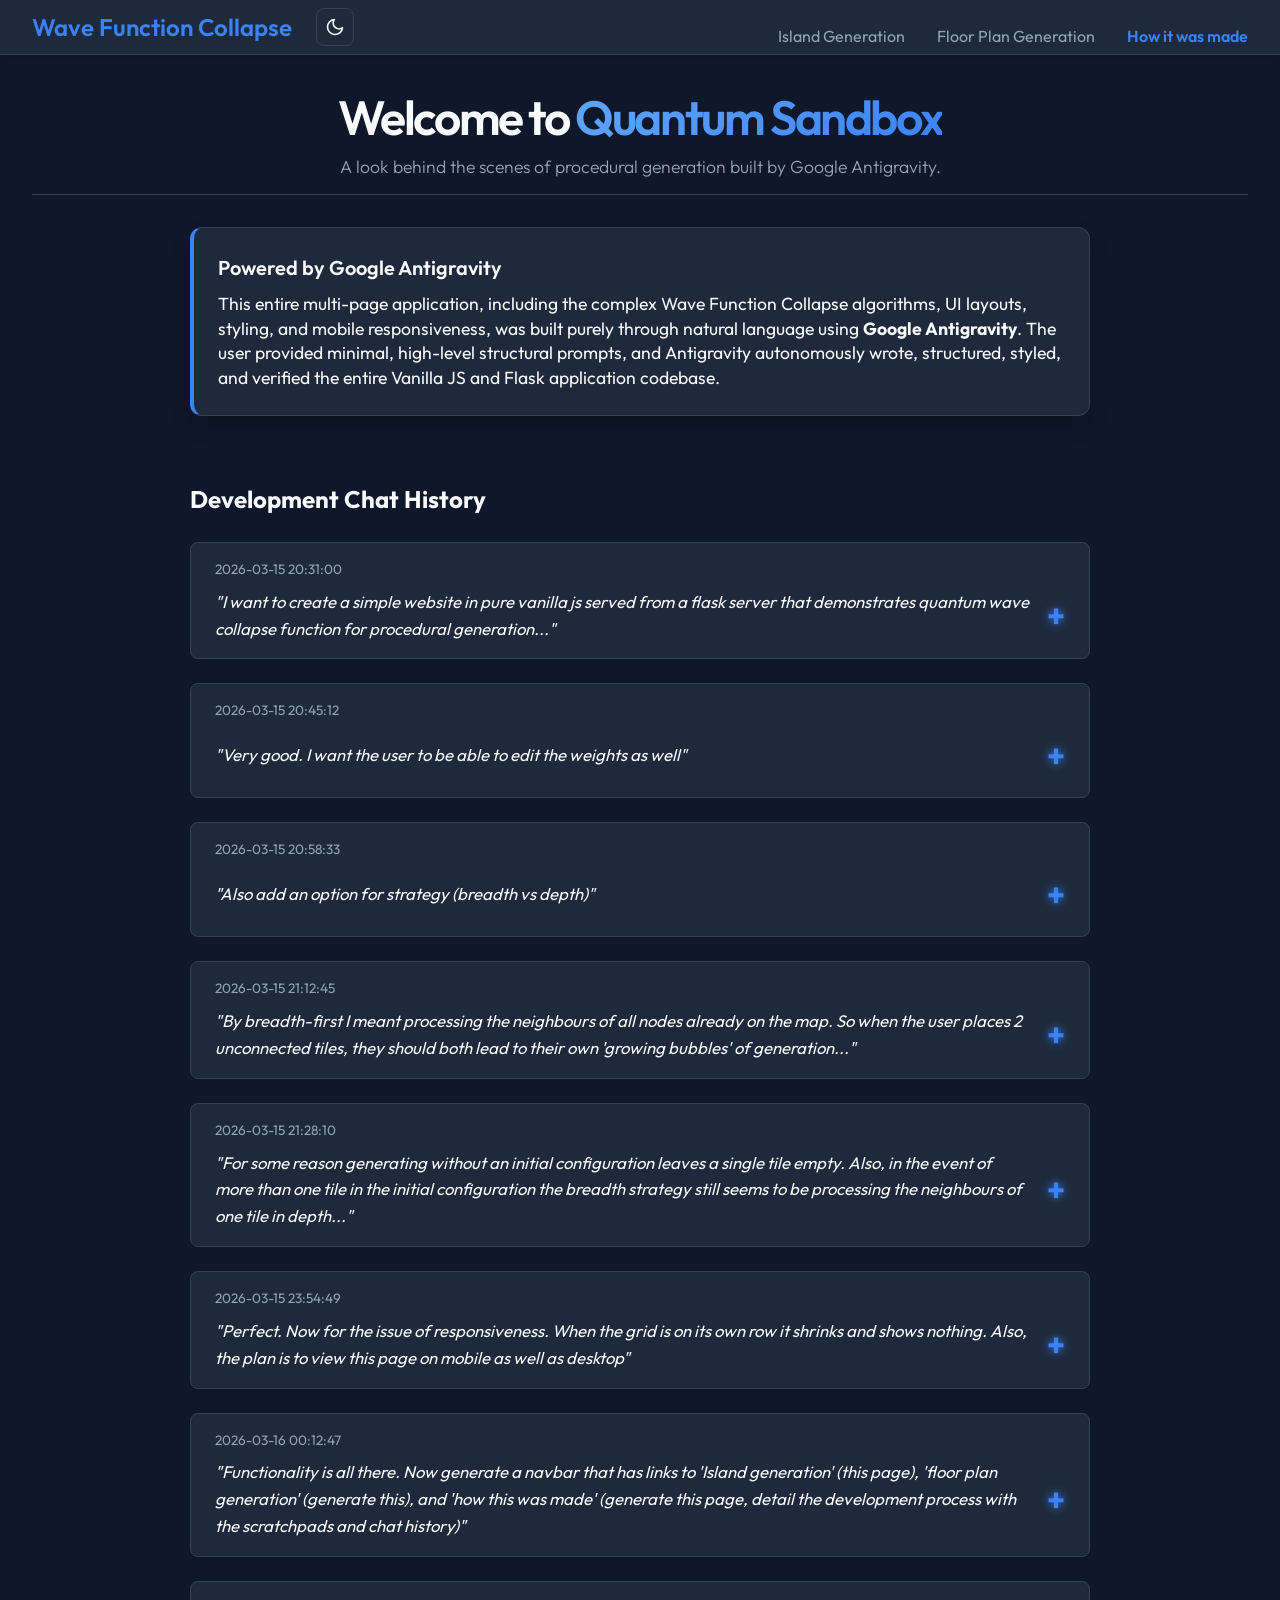
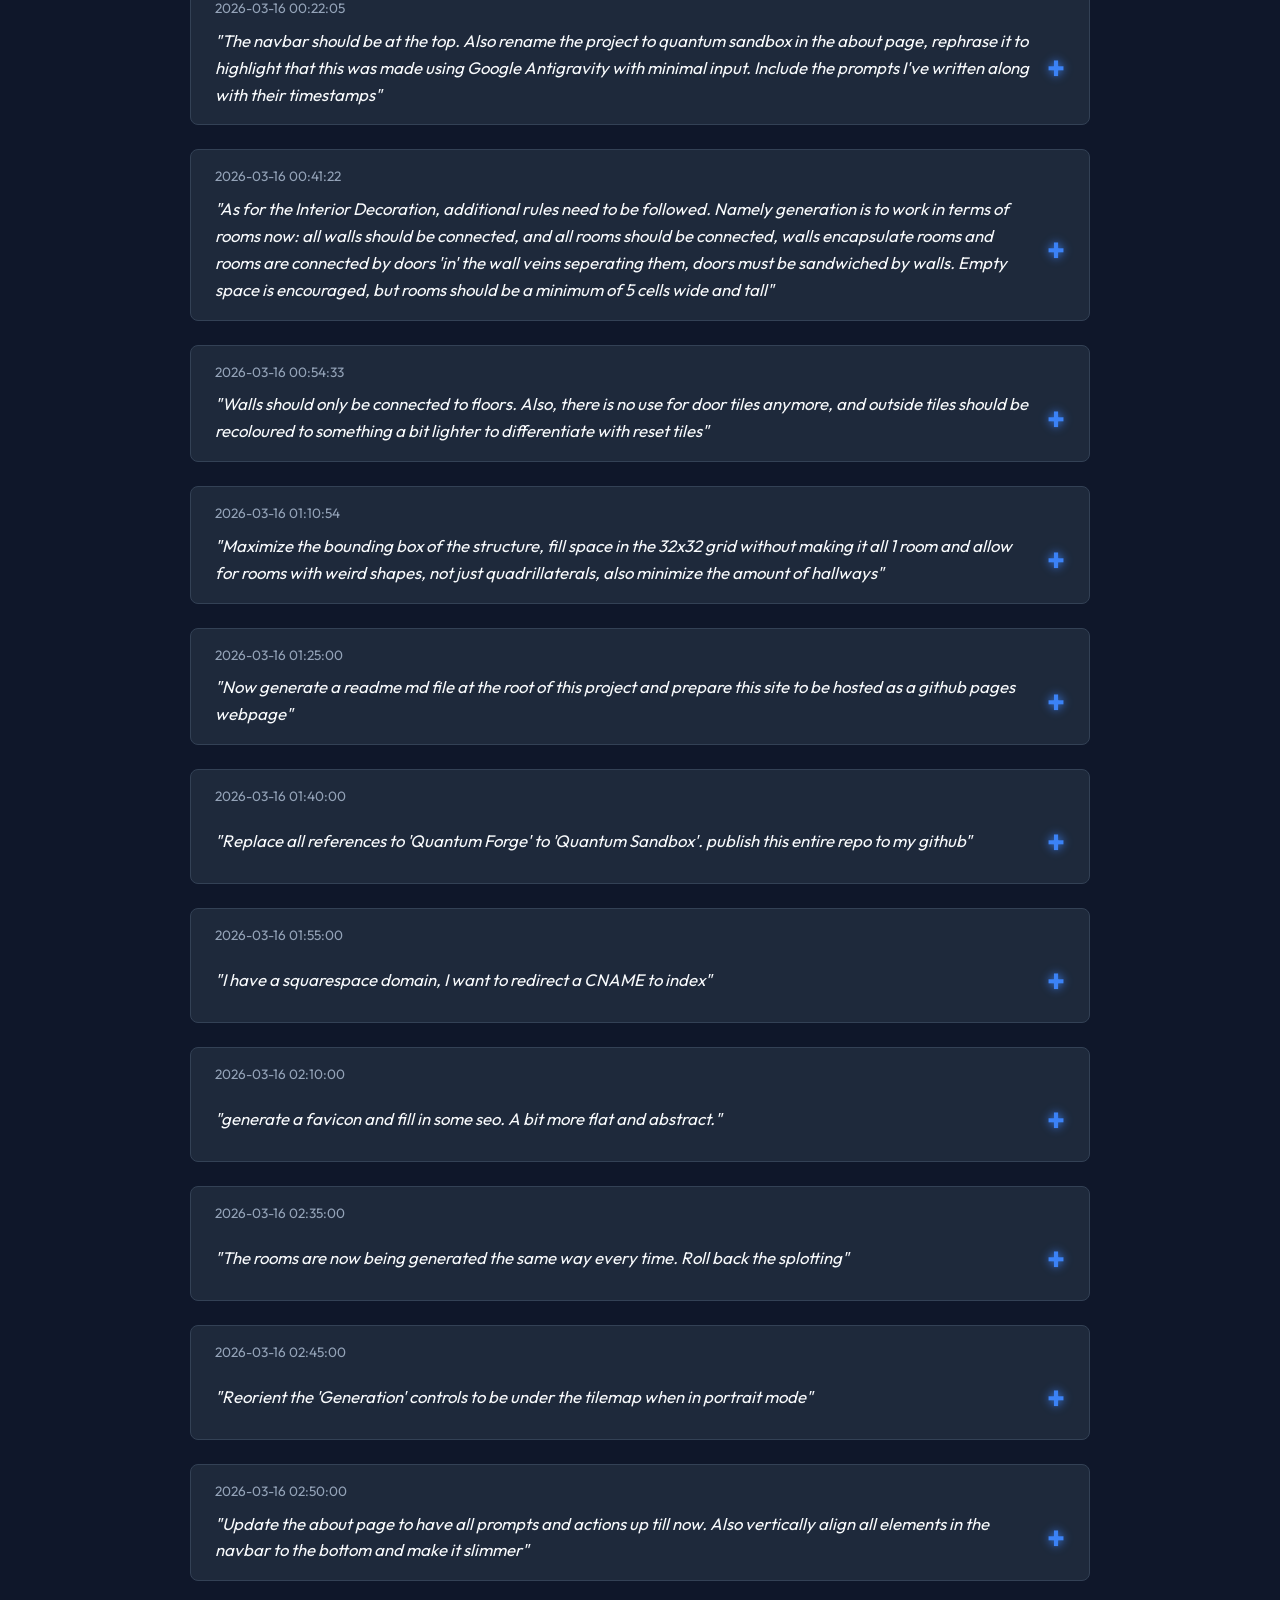
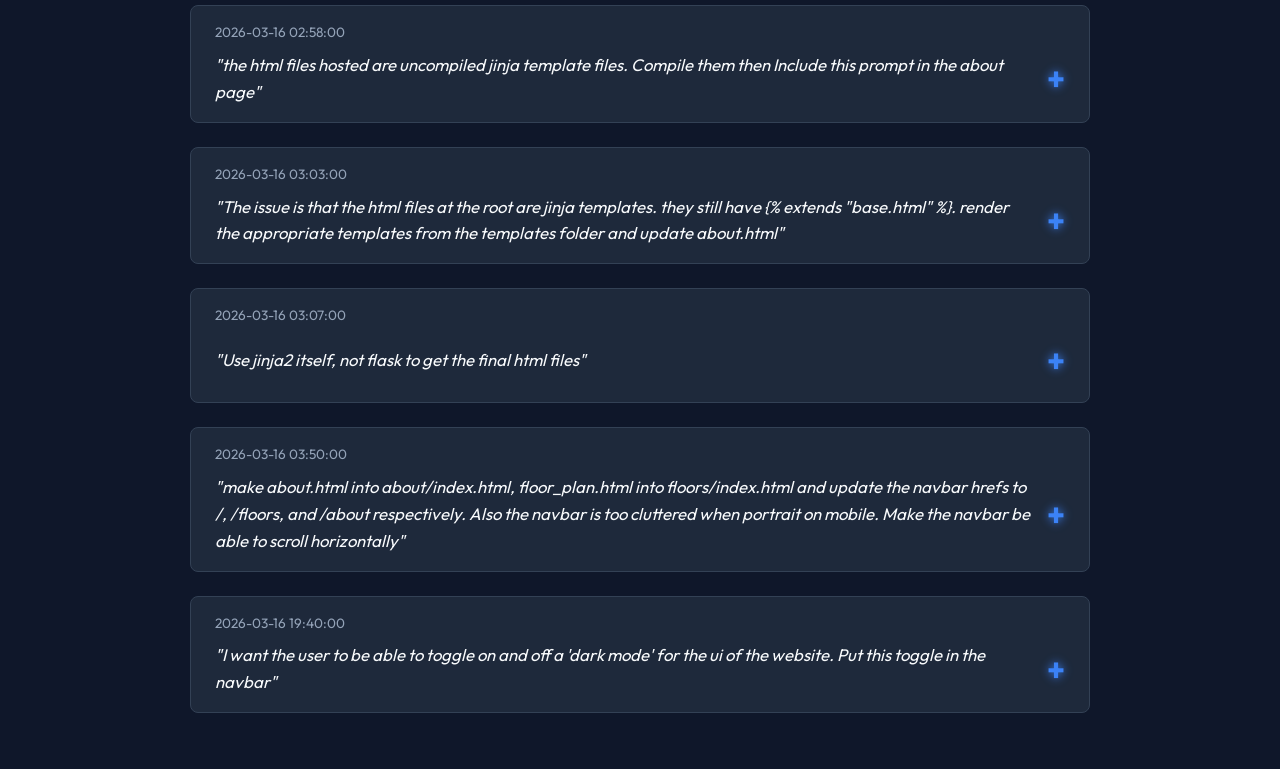
==== commit 526ff880: "Fix: Theme toggle icon clipping and centering" ====
--- a/about/index.html
+++ b/about/index.html
@@ -23,22 +23,31 @@
         @media (max-width: 600px) {
             .navbar {
                 padding: 0.5rem 1rem !important;
+                flex-direction: column;
+                align-items: flex-start !important;
+                gap: 0.5rem;
             }
             .nav-links {
                 overflow-x: auto;
                 white-space: nowrap;
                 flex-wrap: nowrap;
                 gap: 1.5rem;
-                padding-bottom: 5px; /* Space for scrollbar if visible */
+                padding-bottom: 8px; 
                 width: 100%;
                 justify-content: flex-start;
                 -webkit-overflow-scrolling: touch;
             }
             .nav-links::-webkit-scrollbar {
-                display: none; /* Hide scrollbar for a cleaner feel */
+                display: none;
             }
             .nav-brand {
-                display: none; /* Hide brand on very small screens to give room to links */
+                font-size: 1.2rem;
+            }
+            .navbar-left {
+                width: 100%;
+                justify-content: space-between;
+                display: flex;
+                align-items: center;
             }
         }
 
@@ -52,42 +61,41 @@
             display: flex;
             align-items: center;
             justify-content: center;
-            padding: 0.6rem;
+            width: 38px;
+            height: 38px;
+            padding: 0;
             transition: all 0.2s;
-            margin-right: 1rem;
+            flex-shrink: 0;
         }
 
         .theme-toggle:hover {
-            background-color: rgba(255, 255, 255, 0.05);
+            background-color: var(--bg-panel);
             border-color: var(--accent);
-        }
-
-        body.light-mode .theme-toggle:hover {
-            background-color: rgba(0, 0, 0, 0.03);
+            transform: translateY(-1px);
         }
 
         .theme-toggle .icon-sun { display: none; }
         .theme-toggle .icon-moon { display: block; }
-        body.light-mode .theme-toggle .icon-sun { display: block; }
-        body.light-mode .theme-toggle .icon-moon { display: none; }
+        html.light-mode .theme-toggle .icon-sun { display: block; }
+        html.light-mode .theme-toggle .icon-moon { display: none; }
     </style>
     <!-- Anti-FOUC Script -->
     <script>
         (function() {
             const savedTheme = localStorage.getItem('theme');
             if (savedTheme === 'light') {
-                document.body.classList.add('light-mode');
+                document.documentElement.classList.add('light-mode');
             }
         })();
     </script>
 </head>
 <body>
     <nav class="navbar">
-        <div style="display: flex; align-items: flex-end;">
-            <div class="nav-brand" style="margin-right: 1.5rem;">Wave Function Collapse</div>
-            <button id="themeToggle" class="theme-toggle" aria-label="Toggle dark mode">
-                <svg class="icon-moon" width="20" height="20" fill="none" stroke="currentColor" stroke-width="2" stroke-linecap="round" stroke-linejoin="round"><path d="M21 12.79A9 9 0 1 1 11.21 3 7 7 0 0 0 21 12.79z"></path></svg>
-                <svg class="icon-sun" width="20" height="20" fill="none" stroke="currentColor" stroke-width="2" stroke-linecap="round" stroke-linejoin="round"><circle cx="12" cy="12" r="5"></circle><line x1="12" y1="1" x2="12" y2="3"></line><line x1="12" y1="21" x2="12" y2="23"></line><line x1="4.22" y1="4.22" x2="5.64" y2="5.64"></line><line x1="18.36" y1="18.36" x2="19.78" y2="19.78"></line><line x1="1" y1="12" x2="3" y2="12"></line><line x1="21" y1="12" x2="23" y2="12"></line><line x1="4.22" y1="19.78" x2="5.64" y2="18.36"></line><line x1="18.36" y1="5.64" x2="19.78" y2="4.22"></line></svg>
+        <div class="navbar-left" style="display: flex; align-items: center; gap: 1.5rem;">
+            <div class="nav-brand">Wave Function Collapse</div>
+            <button id="themeToggle" class="theme-toggle" aria-label="Toggle theme">
+                <svg class="icon-moon" width="20" height="20" viewBox="0 0 24 24" fill="none" stroke="currentColor" stroke-width="2" stroke-linecap="round" stroke-linejoin="round"><path d="M21 12.79A9 9 0 1 1 11.21 3 7 7 0 0 0 21 12.79z"></path></svg>
+                <svg class="icon-sun" width="20" height="20" viewBox="0 0 24 24" fill="none" stroke="currentColor" stroke-width="2" stroke-linecap="round" stroke-linejoin="round"><circle cx="12" cy="12" r="5"></circle><line x1="12" y1="1" x2="12" y2="3"></line><line x1="12" y1="21" x2="12" y2="23"></line><line x1="4.22" y1="4.22" x2="5.64" y2="5.64"></line><line x1="18.36" y1="18.36" x2="19.78" y2="19.78"></line><line x1="1" y1="12" x2="3" y2="12"></line><line x1="21" y1="12" x2="23" y2="12"></line><line x1="4.22" y1="19.78" x2="5.64" y2="18.36"></line><line x1="18.36" y1="5.64" x2="19.78" y2="4.22"></line></svg>
             </button>
         </div>
         <ul class="nav-links">
@@ -687,13 +695,16 @@
     </div>
 
     <script>
-        const themeToggle = document.getElementById('themeToggle');
-        if (themeToggle) {
-            themeToggle.addEventListener('click', () => {
-                const isLight = document.body.classList.toggle('light-mode');
-                localStorage.setItem('theme', isLight ? 'light' : 'dark');
-            });
-        }
+        document.addEventListener('DOMContentLoaded', () => {
+            const themeToggle = document.getElementById('themeToggle');
+            if (themeToggle) {
+                themeToggle.addEventListener('click', () => {
+                    const isLight = document.documentElement.classList.toggle('light-mode');
+                    localStorage.setItem('theme', isLight ? 'light' : 'dark');
+                    console.log('Theme toggled to:', isLight ? 'light' : 'dark');
+                });
+            }
+        });
     </script>
     
 </body>
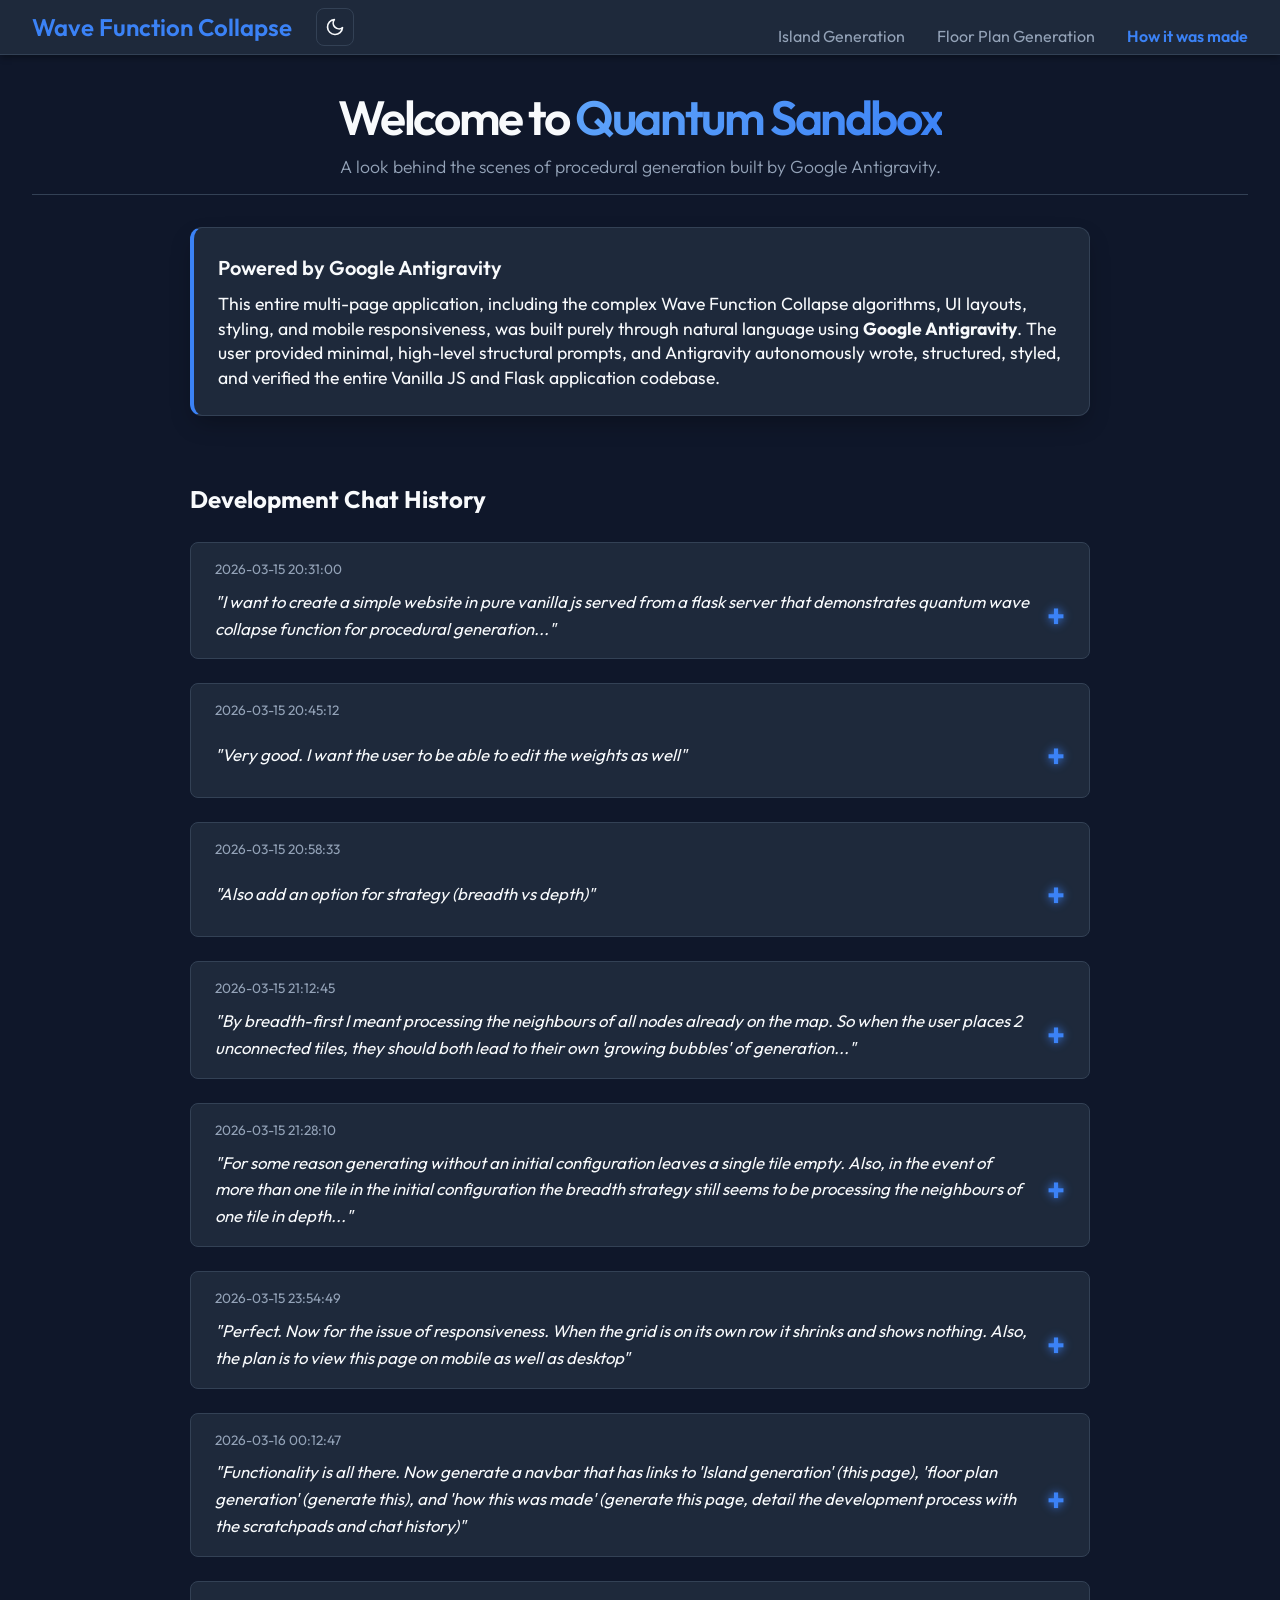
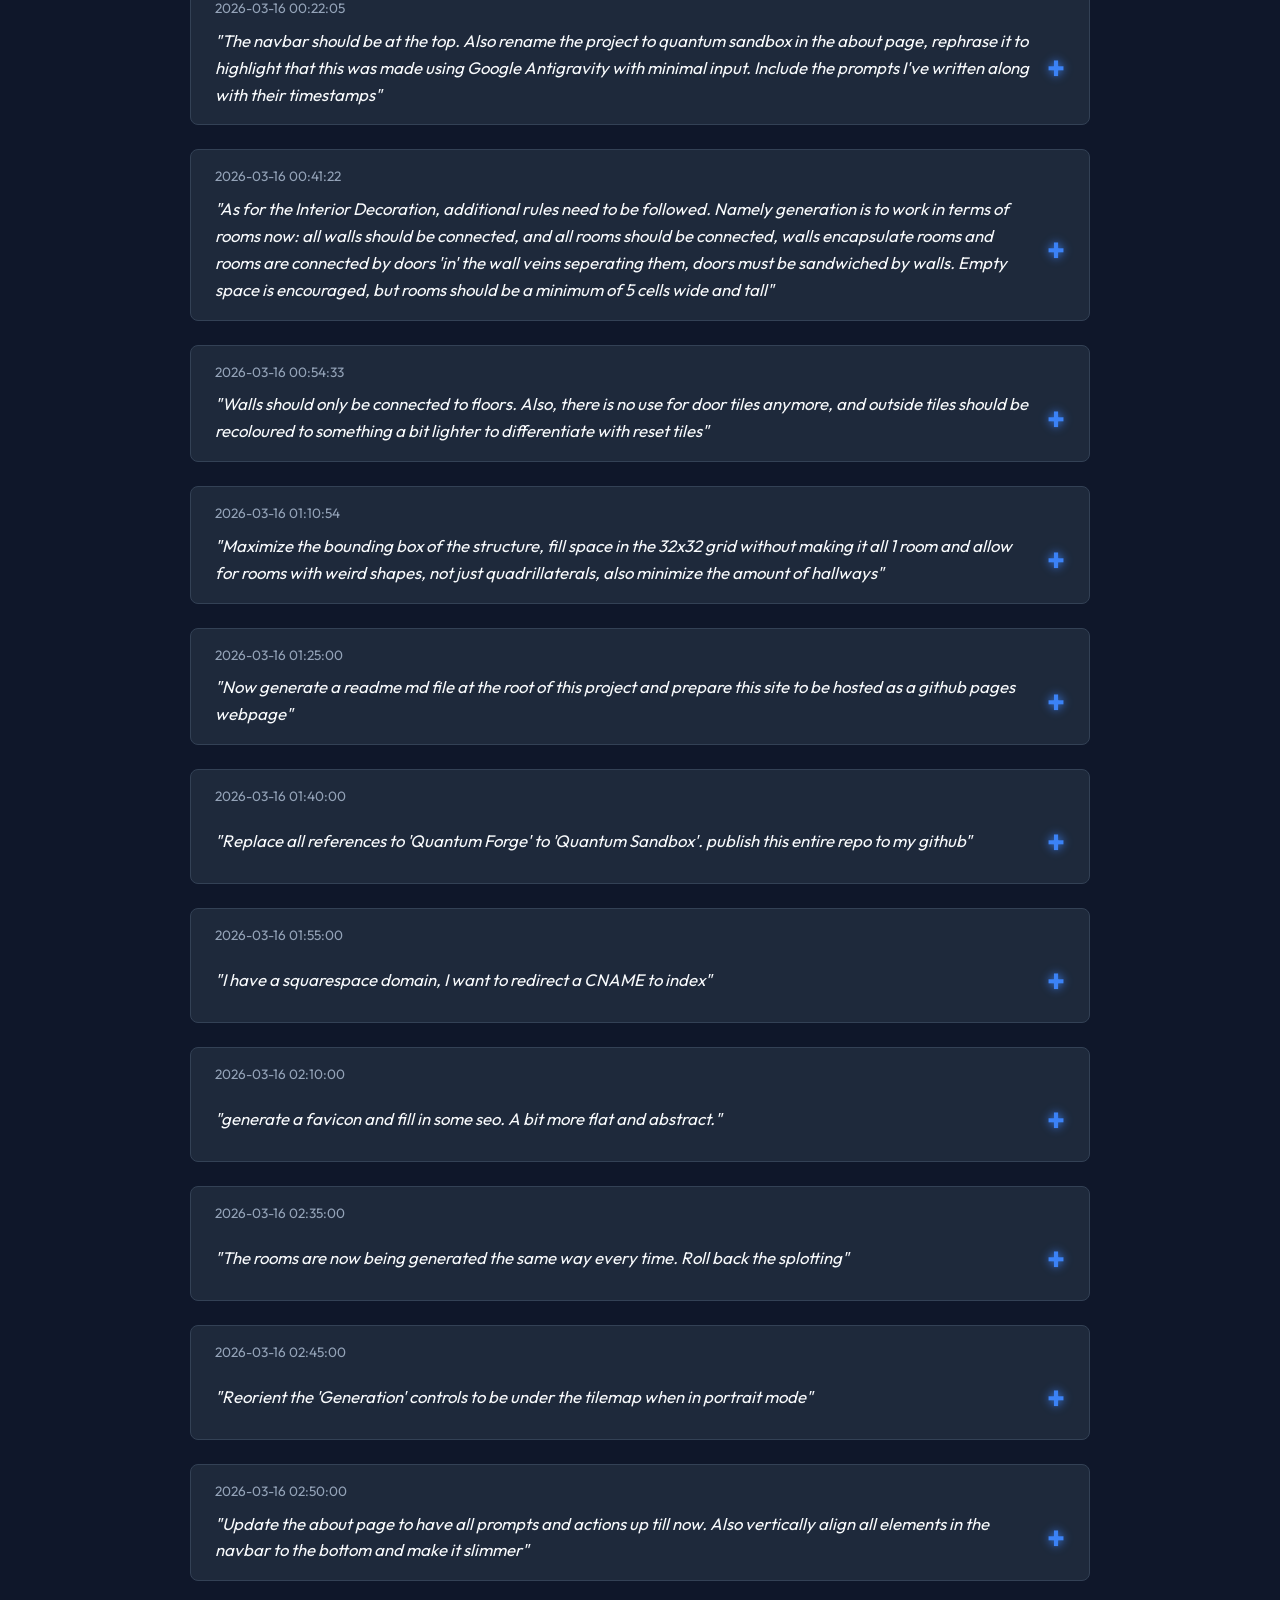
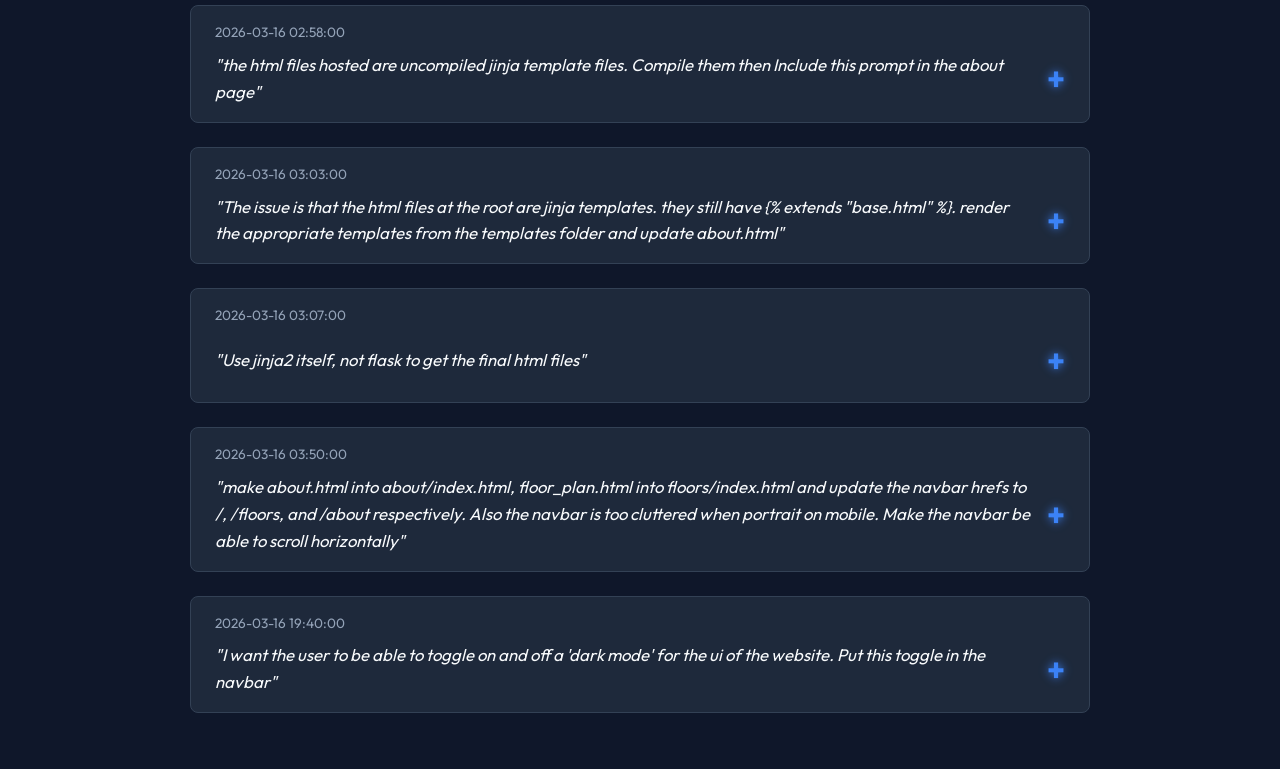
==== commit 9d45f492: "V15.2: Final Asset Sync Fix and History Update" ====
--- a/about/index.html
+++ b/about/index.html
@@ -686,6 +686,7 @@
                     <li>Refactor <code>style.css</code> variables into a dual-theme system, defining a premium high-contrast light mode palette.</li>
                     <li>Integrate a sophisticated Theme Toggle component into the global <code>base.html</code> navigation bar using inline optimized SVGs.</li>
                     <li>Ensure zero-latency state persistence via <code>localStorage</code> with an inline anti-FOUC script to prevent unstyled flashes on page load.</li>
+                    <li><strong>Hotfix:</strong> Rewrote <code>compile_static.py</code> to automatically synchronize root stylesheet and script assets during every build, fixing an issue where the live site was serving stale visual variables.</li>
                 </ul>
             </div>
         </details>
--- a/style.css
+++ b/style.css
@@ -1,5 +1,5 @@
 :root {
-    /* Color Palette */
+    /* DEFAULT (DARK) THEME */
     --bg-dark: #0f172a;
     --bg-panel: #1e293b;
     --text-main: #f8fafc;
@@ -7,7 +7,8 @@
     --accent: #3b82f6;
     --accent-hover: #60a5fa;
     --border-color: #334155;
-    
+    --shadow-color: rgba(0, 0, 0, 0.3);
+
     /* Terrain Colors (Islands) */
     --terrain-water: #0ea5e9;
     --terrain-water-hover: #38bdf8;
@@ -34,6 +35,23 @@
     --font-body: 'Outfit', sans-serif;
 }
 
+/* LIGHT THEME OVERRIDES */
+html.light-mode {
+    --bg-dark: #f1f5f9;
+    --bg-panel: #ffffff;
+    --text-main: #0f172a;
+    --text-muted: #64748b;
+    --accent: #2563eb;
+    --accent-hover: #1d4ed8;
+    --border-color: #cbd5e1;
+    --shadow-color: rgba(15, 23, 42, 0.05);
+
+    --terrain-empty: #f8fafc;
+    --terrain-empty-hover: #f1f5f9;
+    --terrain-uncollapsed: #f1f5f9;
+    --terrain-uncollapsed-hover: #e2e8f0;
+}
+
 * {
     box-sizing: border-box;
     margin: 0;
@@ -50,6 +68,7 @@
     align-items: center;
     justify-content: flex-start;
     overflow-x: hidden;
+    transition: background-color 0.3s ease, color 0.3s ease;
 }
 
 .app-container {
@@ -70,7 +89,8 @@
     justify-content: space-between;
     align-items: flex-end; /* Align elements to the bottom */
     padding: 0.5rem 2rem; /* Slimmer padding */
-    box-shadow: 0 4px 6px -1px rgba(0, 0, 0, 0.1);
+    box-shadow: 0 4px 6px -1px var(--shadow-color);
+    transition: background-color 0.3s ease, border-color 0.3s ease, box-shadow 0.3s ease;
 }
 
 .nav-brand {
@@ -147,7 +167,8 @@
     border-radius: 12px;
     padding: 1.5rem;
     border: 1px solid var(--border-color);
-    box-shadow: 0 10px 25px -5px rgba(0, 0, 0, 0.3);
+    box-shadow: 0 10px 25px -5px var(--shadow-color);
+    transition: background-color 0.3s ease, border-color 0.3s ease, box-shadow 0.3s ease, color 0.3s ease;
 }
 
 .panel h2 {
@@ -363,7 +384,8 @@
     border-radius: 12px;
     padding: 2rem;
     border: 1px solid var(--border-color);
-    box-shadow: 0 10px 25px -5px rgba(0, 0, 0, 0.3);
+    box-shadow: 0 10px 25px -5px var(--shadow-color);
+    transition: background-color 0.3s ease, border-color 0.3s ease, box-shadow 0.3s ease;
 }
 
 .grid-wrapper {
